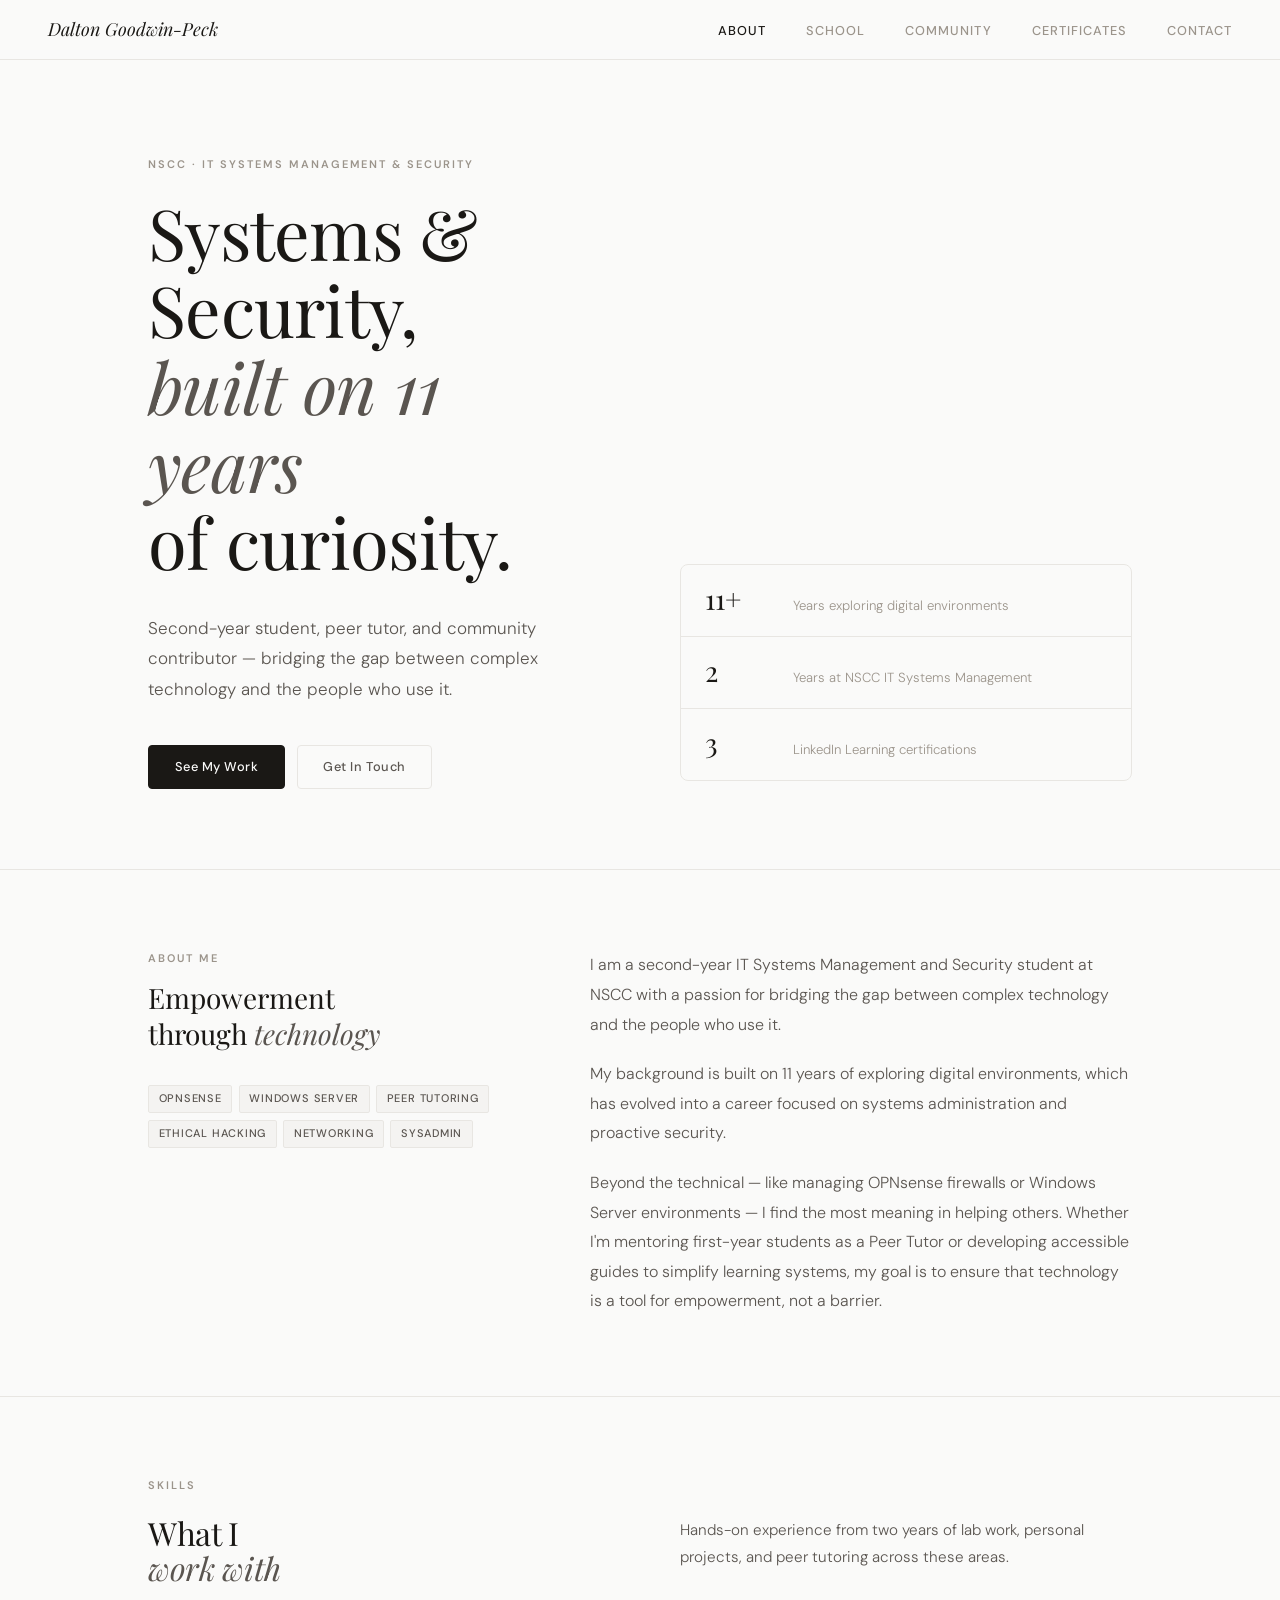
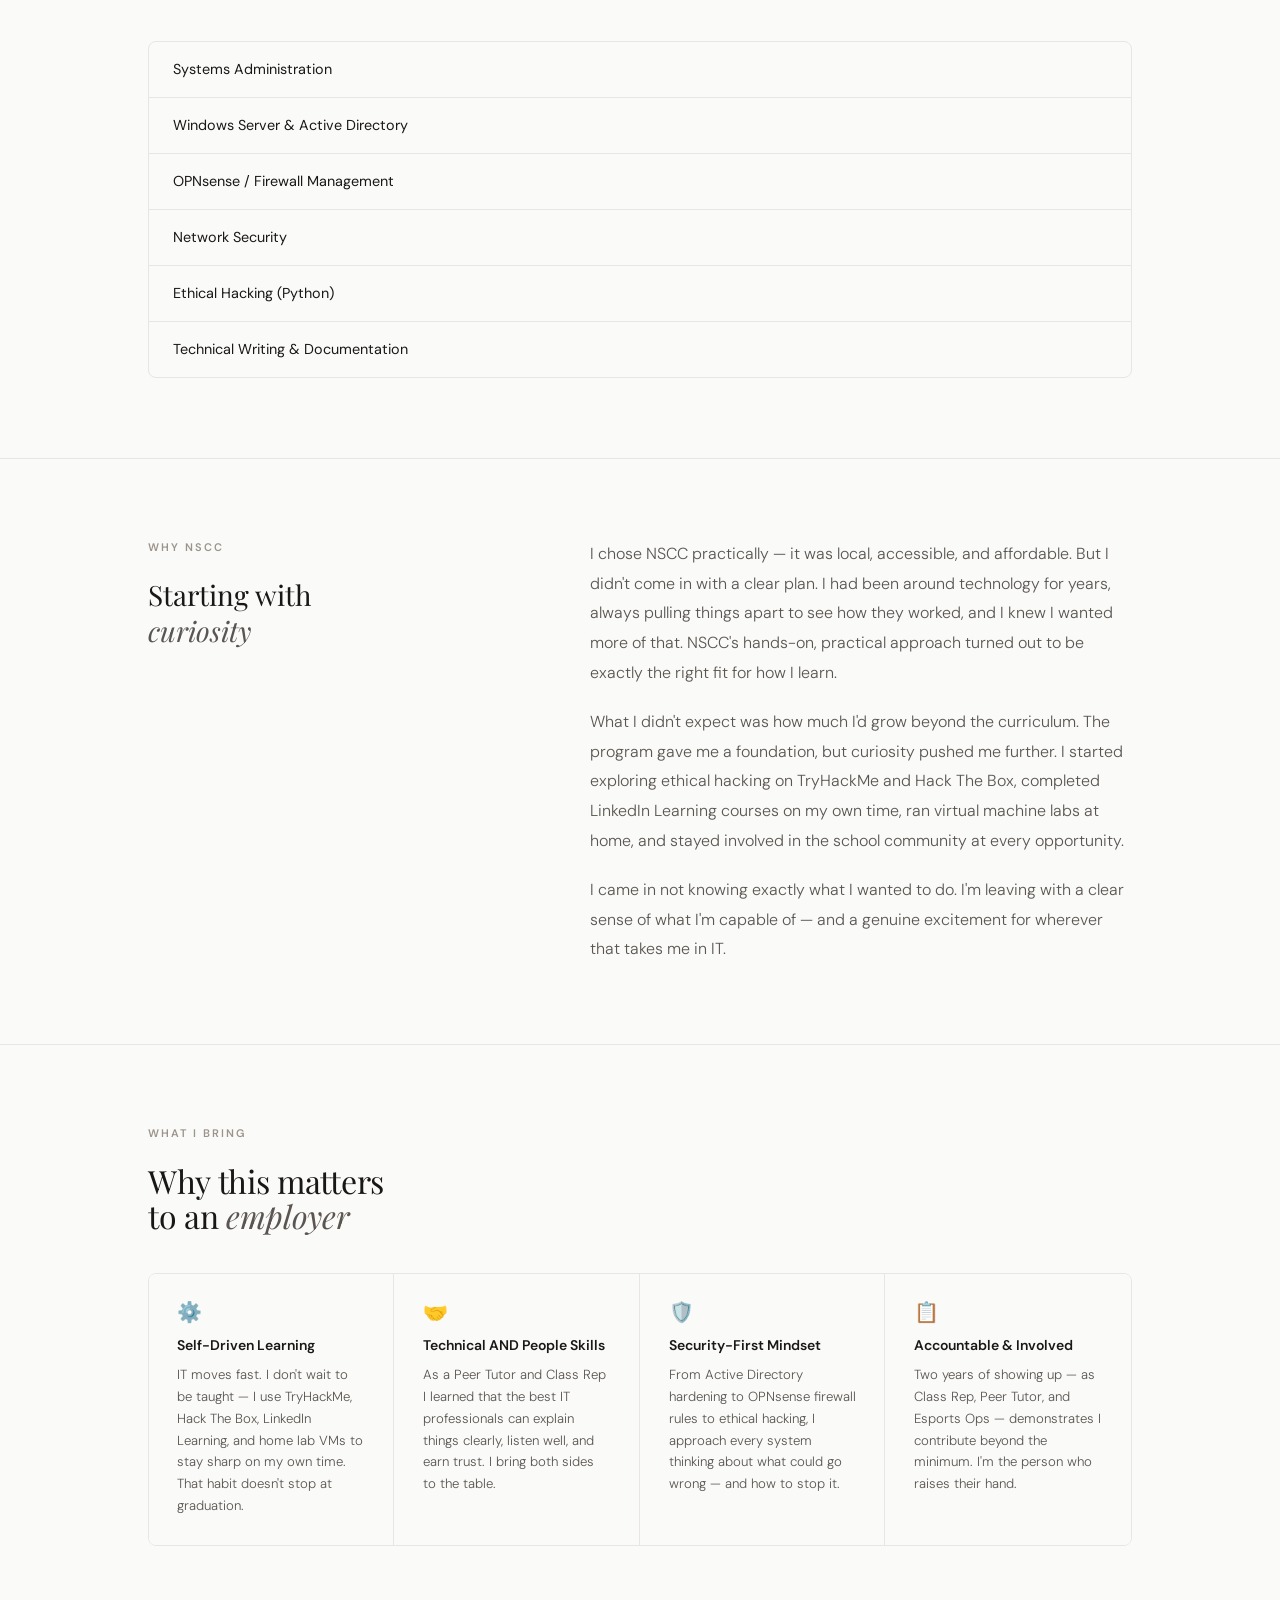
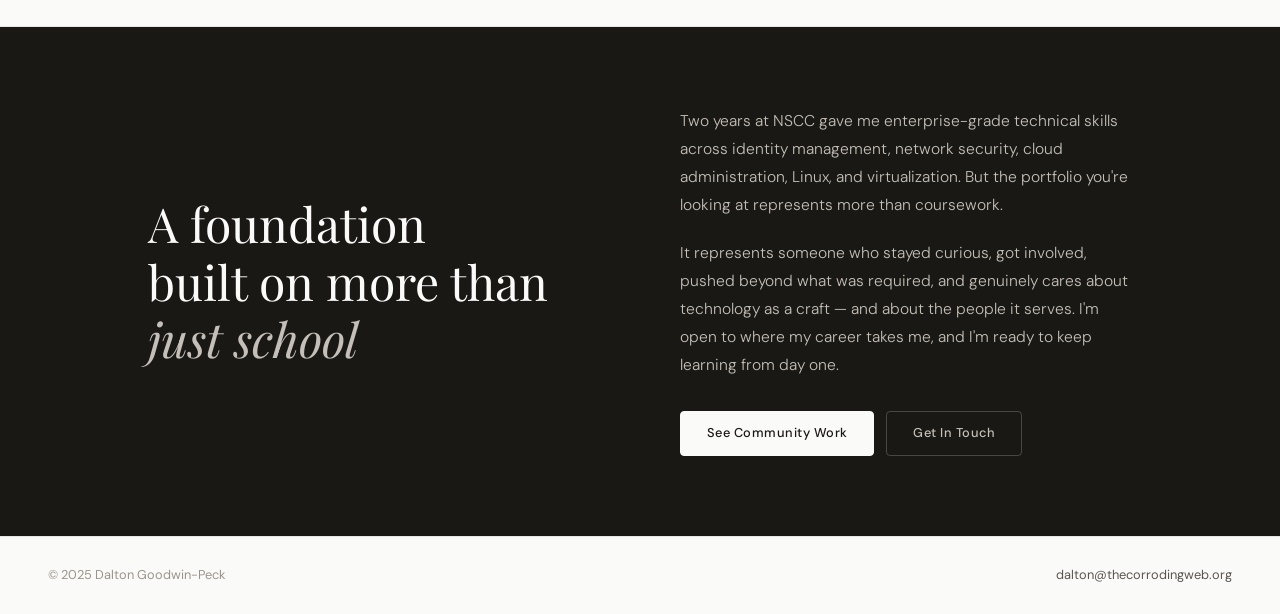
==== index.html @ 7e1e78bd "Portfolio v1" ====
<!DOCTYPE html>
<html lang="en">
<head>
  <meta charset="UTF-8" />
  <meta name="viewport" content="width=device-width, initial-scale=1.0" />
  <title>Dalton Goodwin-Peck — IT Systems & Security</title>
  <link rel="stylesheet" href="style.css" />
  <style>
    /* ── HERO ── */
    .hero {
      padding: 6rem 0 5rem;
      border-bottom: 1px solid var(--light);
    }

    .hero-inner {
      display: grid;
      grid-template-columns: 1fr 1fr;
      gap: 5rem;
      align-items: end;
    }

    .hero-left .display { margin-bottom: 2rem; }

    .hero-left .lead { margin-bottom: 2.5rem; max-width: 420px; }

    .hero-actions { display: flex; gap: 0.75rem; flex-wrap: wrap; }

    .hero-right {
      padding-bottom: 0.5rem;
    }

    .hero-stat-list {
      display: flex;
      flex-direction: column;
      border: 1px solid var(--light);
      border-radius: var(--radius-lg);
      overflow: hidden;
    }

    .hero-stat {
      display: flex;
      align-items: baseline;
      gap: 1.5rem;
      padding: 1.25rem 1.5rem;
      border-bottom: 1px solid var(--light);
      transition: background 0.2s;
    }
    .hero-stat:last-child { border-bottom: none; }
    .hero-stat:hover { background: var(--off-white); }

    .stat-num {
      font-family: var(--font-serif);
      font-size: 1.75rem;
      font-weight: 400;
      color: var(--ink);
      min-width: 4rem;
      line-height: 1;
    }

    .stat-label {
      font-size: 0.825rem;
      color: var(--muted);
      font-weight: 300;
    }

    /* ── ABOUT BODY ── */
    .about-section {
      padding: 5rem 0;
      border-bottom: 1px solid var(--light);
    }

    .about-grid {
      display: grid;
      grid-template-columns: 2fr 3fr;
      gap: 5rem;
      align-items: start;
    }

    .about-sidebar .eyebrow { margin-bottom: 0.75rem; }

    .about-sidebar h2 {
      font-family: var(--font-serif);
      font-size: 1.75rem;
      font-weight: 400;
      line-height: 1.3;
      color: var(--ink);
      margin-bottom: 2rem;
    }

    .about-sidebar h2 em { font-style: italic; color: var(--ink2); }

    .tag-list { display: flex; flex-wrap: wrap; gap: 0.4rem; }

    .about-body p {
      font-size: 1rem;
      font-weight: 300;
      color: var(--ink2);
      line-height: 1.85;
      margin-bottom: 1.25rem;
    }

    .about-body p:last-child { margin-bottom: 0; }
    .about-body strong { color: var(--ink); font-weight: 500; }

    /* ── WHY NSCC ── */
    .why-section {
      padding: 5rem 0;
      border-bottom: 1px solid var(--light);
    }

    .why-grid {
      display: grid;
      grid-template-columns: 2fr 3fr;
      gap: 5rem;
      align-items: start;
    }

    .why-sidebar h2 {
      font-family: var(--font-serif);
      font-size: 1.75rem;
      font-weight: 400;
      line-height: 1.3;
      color: var(--ink);
      margin-bottom: 0.75rem;
    }
    .why-sidebar h2 em { font-style: italic; color: var(--ink2); }

    .why-body p {
      font-size: 1rem;
      font-weight: 300;
      color: var(--ink2);
      line-height: 1.85;
      margin-bottom: 1.25rem;
    }
    .why-body p:last-child { margin-bottom: 0; }

    /* ── EMPLOYER VALUE ── */
    .value-section {
      padding: 5rem 0;
      border-bottom: 1px solid var(--light);
    }

    .value-grid {
      display: grid;
      grid-template-columns: repeat(auto-fit, minmax(240px, 1fr));
      gap: 1px;
      border: 1px solid var(--light);
      border-radius: var(--radius-lg);
      overflow: hidden;
      margin-top: 2.5rem;
    }

    .value-item {
      padding: 1.75rem;
      background: var(--white);
      border-right: 1px solid var(--light);
      transition: background 0.2s;
    }
    .value-item:last-child { border-right: none; }
    .value-item:hover { background: var(--off-white); }

    .value-icon {
      font-size: 1.25rem;
      margin-bottom: 0.75rem;
      line-height: 1;
    }

    .value-title {
      font-size: 0.875rem;
      font-weight: 600;
      color: var(--ink);
      margin-bottom: 0.5rem;
    }

    .value-desc {
      font-size: 0.825rem;
      font-weight: 300;
      color: var(--ink2);
      line-height: 1.65;
    }

    /* ── CONCLUSION ── */
    .conclusion-section {
      padding: 5rem 0;
      background: var(--ink);
    }

    .conclusion-inner {
      display: grid;
      grid-template-columns: 1fr 1fr;
      gap: 5rem;
      align-items: center;
    }

    .conclusion-inner h2 {
      font-family: var(--font-serif);
      font-size: clamp(2rem, 4vw, 3rem);
      font-weight: 400;
      line-height: 1.2;
      color: var(--white);
    }
    .conclusion-inner h2 em { font-style: italic; color: var(--mid); }

    .conclusion-right p {
      font-size: 0.975rem;
      font-weight: 300;
      color: var(--mid);
      line-height: 1.8;
      margin-bottom: 1.25rem;
    }
    .conclusion-right p:last-child { margin-bottom: 0; }

    .conclusion-actions {
      display: flex;
      gap: 0.75rem;
      flex-wrap: wrap;
      margin-top: 2rem;
    }

    .btn-light {
      background: var(--white);
      color: var(--ink);
      border-color: var(--white);
    }
    .btn-light:hover {
      background: var(--off-white);
      box-shadow: var(--shadow);
    }

    .btn-outline-light {
      background: transparent;
      color: var(--mid);
      border: 1px solid rgba(255,255,255,0.2);
    }
    .btn-outline-light:hover {
      border-color: rgba(255,255,255,0.5);
      color: var(--white);
    }

    /* ── SKILLS ── */
    .skills-section {
      padding: 5rem 0;
      border-bottom: 1px solid var(--light);
    }

    .skills-header {
      display: grid;
      grid-template-columns: 1fr 1fr;
      gap: 5rem;
      align-items: start;
      margin-bottom: 3.5rem;
    }

    .skills-table {
      border: 1px solid var(--light);
      border-radius: var(--radius-lg);
      overflow: hidden;
    }

    .skill-row {
      display: grid;
      grid-template-columns: 1fr auto;
      align-items: center;
      padding: 1rem 1.5rem;
      border-bottom: 1px solid var(--light);
      gap: 1.5rem;
      transition: background 0.2s;
    }
    .skill-row:last-child { border-bottom: none; }
    .skill-row:hover { background: var(--off-white); }

    .skill-name {
      font-size: 0.9rem;
      color: var(--ink);
      font-weight: 400;
    }

    .skill-dots {
      display: flex;
      gap: 4px;
    }

    .dot {
      width: 7px; height: 7px;
      border-radius: 50%;
      background: var(--light);
    }
    .dot.filled { background: var(--ink); }

    @media (max-width: 900px) {
      .hero-inner { grid-template-columns: 1fr; gap: 3rem; }
      .about-grid { grid-template-columns: 1fr; gap: 2.5rem; }
      .skills-header { grid-template-columns: 1fr; gap: 1.5rem; }
      .hero { padding: 4rem 0 3.5rem; }
      .why-grid { grid-template-columns: 1fr; gap: 2.5rem; }
      .conclusion-inner { grid-template-columns: 1fr; gap: 2.5rem; }
      .value-grid { grid-template-columns: 1fr 1fr; }
      .value-item { border-right: none; border-bottom: 1px solid var(--light); }
      .value-item:last-child { border-bottom: none; }
    }

    @media (max-width: 560px) {
      .value-grid { grid-template-columns: 1fr; }
    }
  </style>
</head>
<body>

<nav>
  <a href="index.html" class="nav-logo">Dalton Goodwin-Peck</a>
  <button class="nav-toggle" onclick="toggleNav()" aria-label="Menu">
    <span></span><span></span><span></span>
  </button>
  <ul class="nav-links" id="navLinks">
    <li><a href="index.html" class="active">About</a></li>
    <li><a href="school.html">School</a></li>
    <li><a href="community.html">Community</a></li>
    <li><a href="certificates.html">Certificates</a></li>
    <li><a href="contact.html">Contact</a></li>
  </ul>
</nav>

<main>

  <!-- HERO -->
  <section class="hero">
    <div class="container">
      <div class="hero-inner">
        <div class="hero-left">
          <p class="eyebrow anim d1">NSCC · IT Systems Management &amp; Security</p>
          <h1 class="display anim d2">
            Systems &amp; Security,<br>
            <em>built on 11 years</em><br>
            of curiosity.
          </h1>
          <p class="lead anim d3">
            Second-year student, peer tutor, and community contributor — bridging the gap between complex technology and the people who use it.
          </p>
          <div class="hero-actions anim d4">
            <a href="community.html" class="btn btn-dark">See My Work</a>
            <a href="contact.html" class="btn btn-ghost">Get In Touch</a>
          </div>
        </div>

        <div class="hero-right anim d4">
          <div class="hero-stat-list">
            <div class="hero-stat">
              <span class="stat-num">11+</span>
              <span class="stat-label">Years exploring digital environments</span>
            </div>
            <div class="hero-stat">
              <span class="stat-num">2</span>
              <span class="stat-label">Years at NSCC IT Systems Management</span>
            </div>
            <div class="hero-stat">
              <span class="stat-num">3</span>
              <span class="stat-label">LinkedIn Learning certifications</span>
            </div>
          </div>
        </div>
      </div>
    </div>
  </section>

  <!-- ABOUT -->
  <section class="about-section">
    <div class="container">
      <div class="about-grid">
        <div class="about-sidebar anim d2">
          <p class="eyebrow">About Me</p>
          <h2>Empowerment<br>through <em>technology</em></h2>
          <div class="tag-list">
            <span class="tag">OPNsense</span>
            <span class="tag">Windows Server</span>
            <span class="tag">Peer Tutoring</span>
            <span class="tag">Ethical Hacking</span>
            <span class="tag">Networking</span>
            <span class="tag">Sysadmin</span>
          </div>
        </div>

        <div class="about-body anim d3">
          <p>
            I am a second-year IT Systems Management and Security student at NSCC with a passion for bridging the gap between complex technology and the people who use it.
          </p>
          <p>
            My background is built on 11 years of exploring digital environments, which has evolved into a career focused on systems administration and proactive security.
          </p>
          <p>
            Beyond the technical — like managing OPNsense firewalls or Windows Server environments — I find the most meaning in helping others. Whether I'm mentoring first-year students as a Peer Tutor or developing accessible guides to simplify learning systems, my goal is to ensure that technology is a tool for empowerment, not a barrier.
          </p>
        </div>
      </div>
    </div>
  </section>

  <!-- SKILLS -->
  <section class="skills-section">
    <div class="container">
      <div class="skills-header">
        <div>
          <p class="eyebrow">Skills</p>
          <h2 class="display" style="font-size: 2rem;">What I<br><em>work with</em></h2>
        </div>
        <p class="lead" style="font-size: 0.95rem; padding-top: 2.5rem;">
          Hands-on experience from two years of lab work, personal projects, and peer tutoring across these areas.
        </p>
      </div>

      <div class="skills-table">
        <div class="skill-row"><span class="skill-name">Systems Administration</span></div>
        <div class="skill-row"><span class="skill-name">Windows Server &amp; Active Directory</span></div>
        <div class="skill-row"><span class="skill-name">OPNsense / Firewall Management</span></div>
        <div class="skill-row"><span class="skill-name">Network Security</span></div>
        <div class="skill-row"><span class="skill-name">Ethical Hacking (Python)</span></div>
        <div class="skill-row"><span class="skill-name">Technical Writing &amp; Documentation</span></div>
      </div>
    </div>
  </section>

  <!-- WHY NSCC -->
  <section class="why-section">
    <div class="container">
      <div class="why-grid">
        <div class="why-sidebar">
          <p class="eyebrow anim d1">Why NSCC</p>
          <h2>Starting with<br><em>curiosity</em></h2>
        </div>
        <div class="why-body anim d2">
          <p>
            I chose NSCC practically — it was local, accessible, and affordable. But I didn't come in with a clear plan. I had been around technology for years, always pulling things apart to see how they worked, and I knew I wanted more of that. NSCC's hands-on, practical approach turned out to be exactly the right fit for how I learn.
          </p>
          <p>
            What I didn't expect was how much I'd grow beyond the curriculum. The program gave me a foundation, but curiosity pushed me further. I started exploring ethical hacking on TryHackMe and Hack The Box, completed LinkedIn Learning courses on my own time, ran virtual machine labs at home, and stayed involved in the school community at every opportunity.
          </p>
          <p>
            I came in not knowing exactly what I wanted to do. I'm leaving with a clear sense of what I'm capable of — and a genuine excitement for wherever that takes me in IT.
          </p>
        </div>
      </div>
    </div>
  </section>

  <!-- EMPLOYER VALUE -->
  <section class="value-section">
    <div class="container">
      <p class="eyebrow anim d1">What I Bring</p>
      <h2 class="display anim d2" style="font-size: 2rem; max-width: 480px;">Why this matters<br>to an <em>employer</em></h2>
      <div class="value-grid anim d3">
        <div class="value-item">
          <div class="value-icon">⚙️</div>
          <div class="value-title">Self-Driven Learning</div>
          <div class="value-desc">IT moves fast. I don't wait to be taught — I use TryHackMe, Hack The Box, LinkedIn Learning, and home lab VMs to stay sharp on my own time. That habit doesn't stop at graduation.</div>
        </div>
        <div class="value-item">
          <div class="value-icon">🤝</div>
          <div class="value-title">Technical AND People Skills</div>
          <div class="value-desc">As a Peer Tutor and Class Rep I learned that the best IT professionals can explain things clearly, listen well, and earn trust. I bring both sides to the table.</div>
        </div>
        <div class="value-item">
          <div class="value-icon">🛡️</div>
          <div class="value-title">Security-First Mindset</div>
          <div class="value-desc">From Active Directory hardening to OPNsense firewall rules to ethical hacking, I approach every system thinking about what could go wrong — and how to stop it.</div>
        </div>
        <div class="value-item">
          <div class="value-icon">📋</div>
          <div class="value-title">Accountable & Involved</div>
          <div class="value-desc">Two years of showing up — as Class Rep, Peer Tutor, and Esports Ops — demonstrates I contribute beyond the minimum. I'm the person who raises their hand.</div>
        </div>
      </div>
    </div>
  </section>

  <!-- CONCLUSION -->
  <section class="conclusion-section">
    <div class="container">
      <div class="conclusion-inner">
        <h2 class="anim d1">A foundation<br>built on more than<br><em>just school</em></h2>
        <div class="conclusion-right anim d2">
          <p>
            Two years at NSCC gave me enterprise-grade technical skills across identity management, network security, cloud administration, Linux, and virtualization. But the portfolio you're looking at represents more than coursework.
          </p>
          <p>
            It represents someone who stayed curious, got involved, pushed beyond what was required, and genuinely cares about technology as a craft — and about the people it serves. I'm open to where my career takes me, and I'm ready to keep learning from day one.
          </p>
          <div class="conclusion-actions">
            <a href="community.html" class="btn btn-light">See Community Work</a>
            <a href="contact.html" class="btn btn-outline-light">Get In Touch</a>
          </div>
        </div>
      </div>
    </div>
  </section>

</main>

<footer>
  <span>© 2025 Dalton Goodwin-Peck</span>
  <a href="contact.html">dalton@thecorrodingweb.org</a>
</footer>

<script data-cfasync="false" src="/
---- style.css ----
@import url('https://fonts.googleapis.com/css2?family=Playfair+Display:ital,wght@0,400;0,700;1,400&family=DM+Sans:ital,opsz,wght@0,9..40,300;0,9..40,400;0,9..40,500;0,9..40,600;1,9..40,300&display=swap');

:root {
  --white: #fafaf9;
  --off-white: #f4f3f1;
  --light: #e8e6e2;
  --mid: #c4bfb8;
  --muted: #9b948b;
  --ink2: #5a5550;
  --ink: #1a1815;
  --black: #0d0c0b;
  --font-serif: 'Playfair Display', Georgia, serif;
  --font-sans: 'DM Sans', sans-serif;
  --radius: 4px;
  --radius-lg: 8px;
  --shadow-sm: 0 1px 4px rgba(0,0,0,0.06);
  --shadow: 0 4px 20px rgba(0,0,0,0.08), 0 1px 4px rgba(0,0,0,0.04);
  --shadow-lg: 0 12px 48px rgba(0,0,0,0.12);
}

*, *::before, *::after { box-sizing: border-box; margin: 0; padding: 0; }
html { scroll-behavior: smooth; -webkit-font-smoothing: antialiased; }

body {
  background: var(--white);
  color: var(--ink);
  font-family: var(--font-sans);
  font-size: 16px;
  line-height: 1.6;
  min-height: 100vh;
}

/* NAV */
nav {
  position: fixed;
  top: 0; left: 0; right: 0;
  z-index: 100;
  height: 60px;
  display: flex;
  align-items: center;
  justify-content: space-between;
  padding: 0 3rem;
  background: rgba(250,250,249,0.94);
  backdrop-filter: blur(12px);
  border-bottom: 1px solid var(--light);
}

.nav-logo {
  font-family: var(--font-serif);
  font-size: 1.125rem;
  font-style: italic;
  color: var(--ink);
  text-decoration: none;
}

.nav-links { display: flex; gap: 2.5rem; list-style: none; }

.nav-links a {
  text-decoration: none;
  color: var(--muted);
  font-size: 0.8rem;
  font-weight: 500;
  letter-spacing: 0.08em;
  text-transform: uppercase;
  transition: color 0.2s;
}
.nav-links a:hover, .nav-links a.active { color: var(--ink); }

main { padding-top: 60px; }

.container { max-width: 1080px; margin: 0 auto; padding: 0 3rem; }

/* TYPE UTILS */
.eyebrow {
  font-size: 0.6875rem;
  font-weight: 600;
  letter-spacing: 0.18em;
  text-transform: uppercase;
  color: var(--muted);
  margin-bottom: 1.25rem;
}

.display {
  font-family: var(--font-serif);
  font-size: clamp(2.75rem, 5.5vw, 5rem);
  font-weight: 400;
  line-height: 1.1;
  letter-spacing: -0.01em;
  color: var(--ink);
}
.display em { font-style: italic; color: var(--ink2); }

.lead {
  font-size: 1.0625rem;
  font-weight: 300;
  color: var(--ink2);
  line-height: 1.8;
}

.rule { border: none; border-top: 1px solid var(--light); }

/* BUTTONS */
.btn {
  display: inline-flex;
  align-items: center;
  gap: 0.5rem;
  padding: 0.7rem 1.6rem;
  font-family: var(--font-sans);
  font-size: 0.8rem;
  font-weight: 500;
  letter-spacing: 0.04em;
  text-decoration: none;
  border-radius: var(--radius);
  cursor: pointer;
  transition: all 0.2s;
  border: 1px solid transparent;
}
.btn-dark { background: var(--ink); color: var(--white); border-color: var(--ink); }
.btn-dark:hover { background: var(--black); box-shadow: var(--shadow); }
.btn-ghost { background: transparent; color: var(--ink2); border-color: var(--light); }
.btn-ghost:hover { border-color: var(--mid); color: var(--ink); }

/* TAG */
.tag {
  display: inline-block;
  font-size: 0.6875rem;
  font-weight: 500;
  letter-spacing: 0.07em;
  text-transform: uppercase;
  padding: 0.28rem 0.6rem;
  border-radius: 2px;
  background: var(--off-white);
  color: var(--ink2);
  border: 1px solid var(--light);
}

/* CARD */
.card {
  background: var(--white);
  border: 1px solid var(--light);
  border-radius: var(--radius-lg);
  transition: box-shadow 0.25s, border-color 0.25s, transform 0.25s;
}
.card:hover {
  box-shadow: var(--shadow);
  border-color: var(--mid);
  transform: translateY(-1px);
}

/* FOOTER */
footer {
  border-top: 1px solid var(--light);
  padding: 1.75rem 3rem;
  display: flex;
  align-items: center;
  justify-content: space-between;
  color: var(--muted);
  font-size: 0.8rem;
}
footer a { color: var(--ink2); text-decoration: none; }
footer a:hover { color: var(--ink); }

/* MOBILE */
.nav-toggle { display: none; }

@media (max-width: 768px) {
  nav { padding: 0 1.5rem; }
  .nav-links {
    display: none;
    position: fixed;
    top: 60px; left: 0; right: 0;
    flex-direction: column;
    background: var(--white);
    border-bottom: 1px solid var(--light);
    padding: 1.5rem;
    gap: 1.25rem;
  }
  .nav-links.open { display: flex; }
  .nav-toggle {
    display: flex;
    flex-direction: column;
    gap: 5px;
    background: none;
    border: none;
    cursor: pointer;
  }
  .nav-toggle span { display: block; width: 20px; height: 1.5px; background: var(--ink); }
  .container { padding: 0 1.5rem; }
  footer { padding: 1.5rem; flex-direction: column; gap: 0.5rem; text-align: center; }
}

/* ANIMATIONS */
@keyframes fadeIn {
  from { opacity: 0; transform: translateY(14px); }
  to   { opacity: 1; transform: translateY(0); }
}
.anim { animation: fadeIn 0.55s ease both; }
.d1 { animation-delay: 0.05s; }
.d2 { animation-delay: 0.14s; }
.d3 { animation-delay: 0.24s; }
.d4 { animation-delay: 0.36s; }
.d5 { animation-delay: 0.5s; }
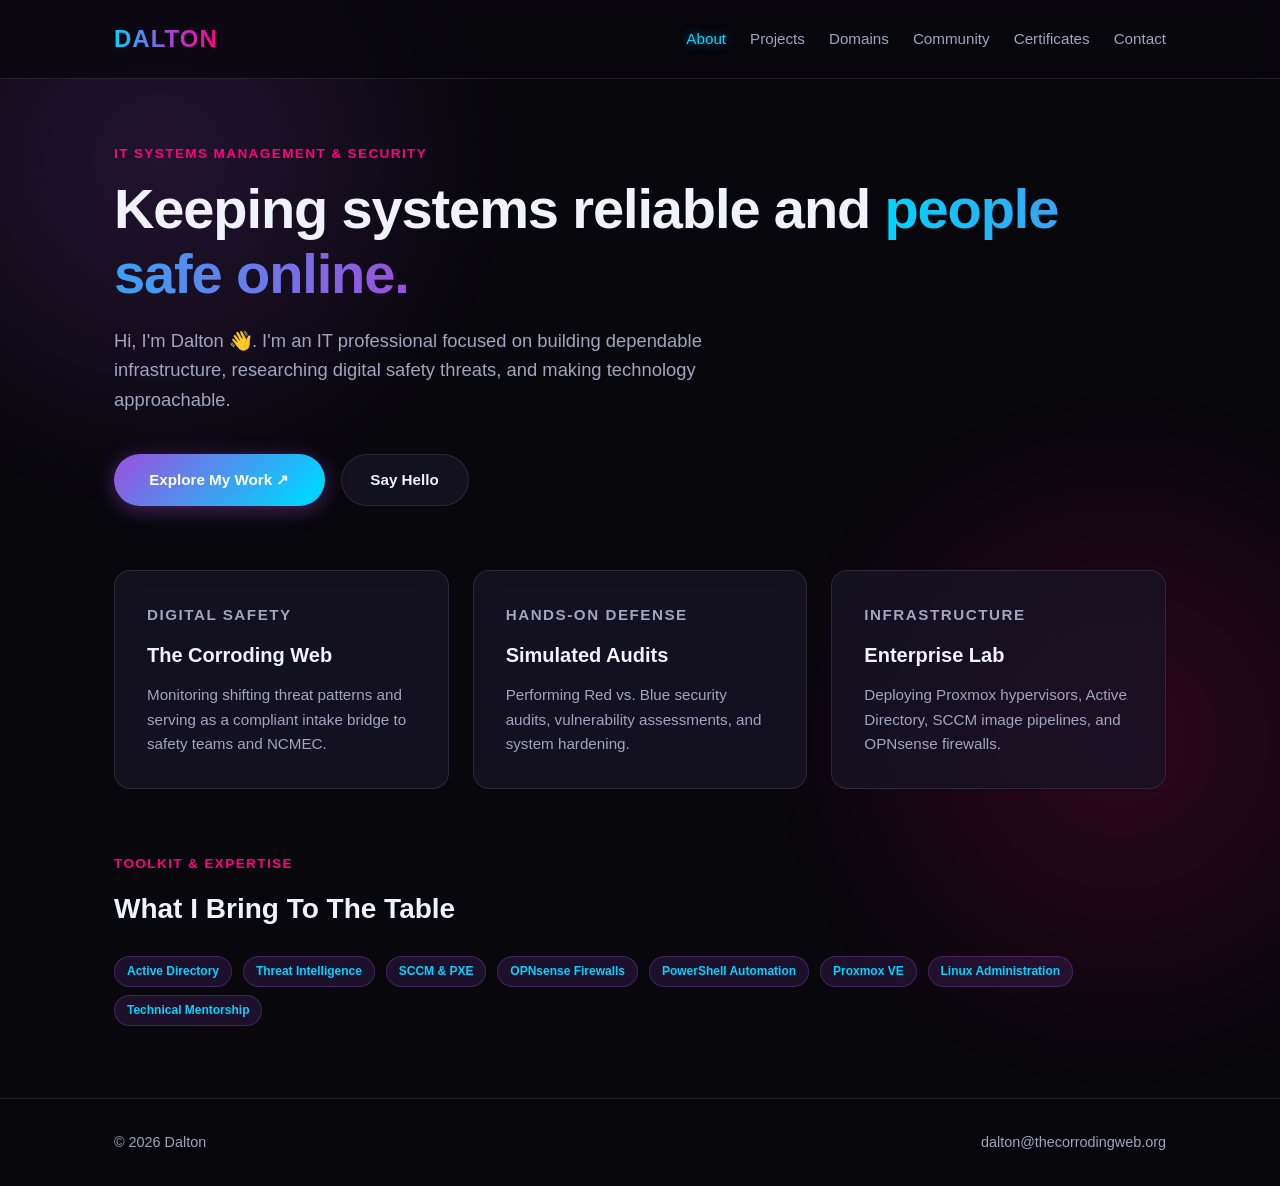
==== commit fc55ee53: "Add files via upload" ====
--- a/index.html
+++ b/index.html
@@ -3,500 +3,83 @@
 <head>
   <meta charset="UTF-8" />
   <meta name="viewport" content="width=device-width, initial-scale=1.0" />
-  <title>Dalton Goodwin-Peck — IT Systems & Security</title>
+  <title>Dalton | IT Systems &amp; Digital Safety</title>
   <link rel="stylesheet" href="style.css" />
-  <style>
-    /* ── HERO ── */
-    .hero {
-      padding: 6rem 0 5rem;
-      border-bottom: 1px solid var(--light);
-    }
-
-    .hero-inner {
-      display: grid;
-      grid-template-columns: 1fr 1fr;
-      gap: 5rem;
-      align-items: end;
-    }
-
-    .hero-left .display { margin-bottom: 2rem; }
-
-    .hero-left .lead { margin-bottom: 2.5rem; max-width: 420px; }
-
-    .hero-actions { display: flex; gap: 0.75rem; flex-wrap: wrap; }
-
-    .hero-right {
-      padding-bottom: 0.5rem;
-    }
-
-    .hero-stat-list {
-      display: flex;
-      flex-direction: column;
-      border: 1px solid var(--light);
-      border-radius: var(--radius-lg);
-      overflow: hidden;
-    }
-
-    .hero-stat {
-      display: flex;
-      align-items: baseline;
-      gap: 1.5rem;
-      padding: 1.25rem 1.5rem;
-      border-bottom: 1px solid var(--light);
-      transition: background 0.2s;
-    }
-    .hero-stat:last-child { border-bottom: none; }
-    .hero-stat:hover { background: var(--off-white); }
-
-    .stat-num {
-      font-family: var(--font-serif);
-      font-size: 1.75rem;
-      font-weight: 400;
-      color: var(--ink);
-      min-width: 4rem;
-      line-height: 1;
-    }
-
-    .stat-label {
-      font-size: 0.825rem;
-      color: var(--muted);
-      font-weight: 300;
-    }
-
-    /* ── ABOUT BODY ── */
-    .about-section {
-      padding: 5rem 0;
-      border-bottom: 1px solid var(--light);
-    }
-
-    .about-grid {
-      display: grid;
-      grid-template-columns: 2fr 3fr;
-      gap: 5rem;
-      align-items: start;
-    }
-
-    .about-sidebar .eyebrow { margin-bottom: 0.75rem; }
-
-    .about-sidebar h2 {
-      font-family: var(--font-serif);
-      font-size: 1.75rem;
-      font-weight: 400;
-      line-height: 1.3;
-      color: var(--ink);
-      margin-bottom: 2rem;
-    }
-
-    .about-sidebar h2 em { font-style: italic; color: var(--ink2); }
-
-    .tag-list { display: flex; flex-wrap: wrap; gap: 0.4rem; }
-
-    .about-body p {
-      font-size: 1rem;
-      font-weight: 300;
-      color: var(--ink2);
-      line-height: 1.85;
-      margin-bottom: 1.25rem;
-    }
-
-    .about-body p:last-child { margin-bottom: 0; }
-    .about-body strong { color: var(--ink); font-weight: 500; }
-
-    /* ── WHY NSCC ── */
-    .why-section {
-      padding: 5rem 0;
-      border-bottom: 1px solid var(--light);
-    }
-
-    .why-grid {
-      display: grid;
-      grid-template-columns: 2fr 3fr;
-      gap: 5rem;
-      align-items: start;
-    }
-
-    .why-sidebar h2 {
-      font-family: var(--font-serif);
-      font-size: 1.75rem;
-      font-weight: 400;
-      line-height: 1.3;
-      color: var(--ink);
-      margin-bottom: 0.75rem;
-    }
-    .why-sidebar h2 em { font-style: italic; color: var(--ink2); }
-
-    .why-body p {
-      font-size: 1rem;
-      font-weight: 300;
-      color: var(--ink2);
-      line-height: 1.85;
-      margin-bottom: 1.25rem;
-    }
-    .why-body p:last-child { margin-bottom: 0; }
-
-    /* ── EMPLOYER VALUE ── */
-    .value-section {
-      padding: 5rem 0;
-      border-bottom: 1px solid var(--light);
-    }
-
-    .value-grid {
-      display: grid;
-      grid-template-columns: repeat(auto-fit, minmax(240px, 1fr));
-      gap: 1px;
-      border: 1px solid var(--light);
-      border-radius: var(--radius-lg);
-      overflow: hidden;
-      margin-top: 2.5rem;
-    }
-
-    .value-item {
-      padding: 1.75rem;
-      background: var(--white);
-      border-right: 1px solid var(--light);
-      transition: background 0.2s;
-    }
-    .value-item:last-child { border-right: none; }
-    .value-item:hover { background: var(--off-white); }
-
-    .value-icon {
-      font-size: 1.25rem;
-      margin-bottom: 0.75rem;
-      line-height: 1;
-    }
-
-    .value-title {
-      font-size: 0.875rem;
-      font-weight: 600;
-      color: var(--ink);
-      margin-bottom: 0.5rem;
-    }
-
-    .value-desc {
-      font-size: 0.825rem;
-      font-weight: 300;
-      color: var(--ink2);
-      line-height: 1.65;
-    }
-
-    /* ── CONCLUSION ── */
-    .conclusion-section {
-      padding: 5rem 0;
-      background: var(--ink);
-    }
-
-    .conclusion-inner {
-      display: grid;
-      grid-template-columns: 1fr 1fr;
-      gap: 5rem;
-      align-items: center;
-    }
-
-    .conclusion-inner h2 {
-      font-family: var(--font-serif);
-      font-size: clamp(2rem, 4vw, 3rem);
-      font-weight: 400;
-      line-height: 1.2;
-      color: var(--white);
-    }
-    .conclusion-inner h2 em { font-style: italic; color: var(--mid); }
-
-    .conclusion-right p {
-      font-size: 0.975rem;
-      font-weight: 300;
-      color: var(--mid);
-      line-height: 1.8;
-      margin-bottom: 1.25rem;
-    }
-    .conclusion-right p:last-child { margin-bottom: 0; }
-
-    .conclusion-actions {
-      display: flex;
-      gap: 0.75rem;
-      flex-wrap: wrap;
-      margin-top: 2rem;
-    }
-
-    .btn-light {
-      background: var(--white);
-      color: var(--ink);
-      border-color: var(--white);
-    }
-    .btn-light:hover {
-      background: var(--off-white);
-      box-shadow: var(--shadow);
-    }
-
-    .btn-outline-light {
-      background: transparent;
-      color: var(--mid);
-      border: 1px solid rgba(255,255,255,0.2);
-    }
-    .btn-outline-light:hover {
-      border-color: rgba(255,255,255,0.5);
-      color: var(--white);
-    }
-
-    /* ── SKILLS ── */
-    .skills-section {
-      padding: 5rem 0;
-      border-bottom: 1px solid var(--light);
-    }
-
-    .skills-header {
-      display: grid;
-      grid-template-columns: 1fr 1fr;
-      gap: 5rem;
-      align-items: start;
-      margin-bottom: 3.5rem;
-    }
-
-    .skills-table {
-      border: 1px solid var(--light);
-      border-radius: var(--radius-lg);
-      overflow: hidden;
-    }
-
-    .skill-row {
-      display: grid;
-      grid-template-columns: 1fr auto;
-      align-items: center;
-      padding: 1rem 1.5rem;
-      border-bottom: 1px solid var(--light);
-      gap: 1.5rem;
-      transition: background 0.2s;
-    }
-    .skill-row:last-child { border-bottom: none; }
-    .skill-row:hover { background: var(--off-white); }
-
-    .skill-name {
-      font-size: 0.9rem;
-      color: var(--ink);
-      font-weight: 400;
-    }
-
-    .skill-dots {
-      display: flex;
-      gap: 4px;
-    }
-
-    .dot {
-      width: 7px; height: 7px;
-      border-radius: 50%;
-      background: var(--light);
-    }
-    .dot.filled { background: var(--ink); }
-
-    @media (max-width: 900px) {
-      .hero-inner { grid-template-columns: 1fr; gap: 3rem; }
-      .about-grid { grid-template-columns: 1fr; gap: 2.5rem; }
-      .skills-header { grid-template-columns: 1fr; gap: 1.5rem; }
-      .hero { padding: 4rem 0 3.5rem; }
-      .why-grid { grid-template-columns: 1fr; gap: 2.5rem; }
-      .conclusion-inner { grid-template-columns: 1fr; gap: 2.5rem; }
-      .value-grid { grid-template-columns: 1fr 1fr; }
-      .value-item { border-right: none; border-bottom: 1px solid var(--light); }
-      .value-item:last-child { border-bottom: none; }
-    }
-
-    @media (max-width: 560px) {
-      .value-grid { grid-template-columns: 1fr; }
-    }
-  </style>
 </head>
 <body>
 
-<nav>
-  <a href="index.html" class="nav-logo">Dalton Goodwin-Peck</a>
-  <button class="nav-toggle" onclick="toggleNav()" aria-label="Menu">
-    <span></span><span></span><span></span>
-  </button>
-  <ul class="nav-links" id="navLinks">
-    <li><a href="index.html" class="active">About</a></li>
-    <li><a href="school.html">School</a></li>
-    <li><a href="community.html">Community</a></li>
-    <li><a href="certificates.html">Certificates</a></li>
-    <li><a href="contact.html">Contact</a></li>
-  </ul>
-</nav>
+  <header>
+    <div class="container header-inner">
+      <a href="index.html" class="logo">Dalton</a>
+      <nav>
+        <ul>
+          <li><a href="index.html" class="active">About</a></li>
+          <li><a href="projects.html">Projects</a></li>
+          <li><a href="school.html">Domains</a></li>
+          <li><a href="community.html">Community</a></li>
+          <li><a href="certificates.html">Certificates</a></li>
+          <li><a href="contact.html">Contact</a></li>
+        </ul>
+      </nav>
+    </div>
+  </header>
 
-<main>
+  <main style="padding: 4rem 0;">
+    <section class="container">
+      <p class="eyebrow">IT Systems Management &amp; Security</p>
+      <h1 class="display-title">Keeping systems reliable and <span class="gradient-text">people safe online.</span></h1>
+      <p style="font-size: 1.15rem; color: var(--text-muted); max-width: 620px; margin-bottom: 2.5rem;">
+        Hi, I'm Dalton 👋. I'm an IT professional focused on building dependable infrastructure, researching digital safety threats, and making technology approachable.
+      </p>
 
-  <!-- HERO -->
-  <section class="hero">
-    <div class="container">
-      <div class="hero-inner">
-        <div class="hero-left">
-          <p class="eyebrow anim d1">NSCC · IT Systems Management &amp; Security</p>
-          <h1 class="display anim d2">
-            Systems &amp; Security,<br>
-            <em>built on 11 years</em><br>
-            of curiosity.
-          </h1>
-          <p class="lead anim d3">
-            Second-year student, peer tutor, and community contributor — bridging the gap between complex technology and the people who use it.
-          </p>
-          <div class="hero-actions anim d4">
-            <a href="community.html" class="btn btn-dark">See My Work</a>
-            <a href="contact.html" class="btn btn-ghost">Get In Touch</a>
-          </div>
+      <div style="display: flex; gap: 1rem; margin-bottom: 4rem; flex-wrap: wrap;">
+        <a href="projects.html" class="btn-gradient">Explore My Work ↗</a>
+        <a href="contact.html" class="btn-outline">Say Hello</a>
+      </div>
+
+      <div class="card-grid" style="margin-bottom: 4rem;">
+        <div class="card">
+          <p class="eyebrow">Digital Safety</p>
+          <h3 style="font-size: 1.25rem;">The Corroding Web</h3>
+          <p>Monitoring shifting threat patterns and serving as a compliant intake bridge to safety teams and NCMEC.</p>
         </div>
 
-        <div class="hero-right anim d4">
-          <div class="hero-stat-list">
-            <div class="hero-stat">
-              <span class="stat-num">11+</span>
-              <span class="stat-label">Years exploring digital environments</span>
-            </div>
-            <div class="hero-stat">
-              <span class="stat-num">2</span>
-              <span class="stat-label">Years at NSCC IT Systems Management</span>
-            </div>
-            <div class="hero-stat">
-              <span class="stat-num">3</span>
-              <span class="stat-label">LinkedIn Learning certifications</span>
-            </div>
-          </div>
+        <div class="card">
+          <p class="eyebrow">Hands-On Defense</p>
+          <h3 style="font-size: 1.25rem;">Simulated Audits</h3>
+          <p>Performing Red vs. Blue security audits, vulnerability assessments, and system hardening.</p>
+        </div>
+
+        <div class="card">
+          <p class="eyebrow">Infrastructure</p>
+          <h3 style="font-size: 1.25rem;">Enterprise Lab</h3>
+          <p>Deploying Proxmox hypervisors, Active Directory, SCCM image pipelines, and OPNsense firewalls.</p>
         </div>
       </div>
-    </div>
-  </section>
 
-  <!-- ABOUT -->
-  <section class="about-section">
-    <div class="container">
-      <div class="about-grid">
-        <div class="about-sidebar anim d2">
-          <p class="eyebrow">About Me</p>
-          <h2>Empowerment<br>through <em>technology</em></h2>
-          <div class="tag-list">
-            <span class="tag">OPNsense</span>
-            <span class="tag">Windows Server</span>
-            <span class="tag">Peer Tutoring</span>
-            <span class="tag">Ethical Hacking</span>
-            <span class="tag">Networking</span>
-            <span class="tag">Sysadmin</span>
-          </div>
-        </div>
-
-        <div class="about-body anim d3">
-          <p>
-            I am a second-year IT Systems Management and Security student at NSCC with a passion for bridging the gap between complex technology and the people who use it.
-          </p>
-          <p>
-            My background is built on 11 years of exploring digital environments, which has evolved into a career focused on systems administration and proactive security.
-          </p>
-          <p>
-            Beyond the technical — like managing OPNsense firewalls or Windows Server environments — I find the most meaning in helping others. Whether I'm mentoring first-year students as a Peer Tutor or developing accessible guides to simplify learning systems, my goal is to ensure that technology is a tool for empowerment, not a barrier.
-          </p>
+      <div>
+        <p class="eyebrow">Toolkit &amp; Expertise</p>
+        <h2 style="font-size: 1.75rem; margin-bottom: 1.5rem;">What I Bring To The Table</h2>
+        <div>
+          <span class="tag">Active Directory</span>
+          <span class="tag">Threat Intelligence</span>
+          <span class="tag">SCCM &amp; PXE</span>
+          <span class="tag">OPNsense Firewalls</span>
+          <span class="tag">PowerShell Automation</span>
+          <span class="tag">Proxmox VE</span>
+          <span class="tag">Linux Administration</span>
+          <span class="tag">Technical Mentorship</span>
         </div>
       </div>
+    </section>
+  </main>
+
+  <footer>
+    <div class="container footer-inner">
+      <span>© 2026 Dalton</span>
+      <a href="mailto:dalton@thecorrodingweb.org">dalton@thecorrodingweb.org</a>
     </div>
-  </section>
+  </footer>
 
-  <!-- SKILLS -->
-  <section class="skills-section">
-    <div class="container">
-      <div class="skills-header">
-        <div>
-          <p class="eyebrow">Skills</p>
-          <h2 class="display" style="font-size: 2rem;">What I<br><em>work with</em></h2>
-        </div>
-        <p class="lead" style="font-size: 0.95rem; padding-top: 2.5rem;">
-          Hands-on experience from two years of lab work, personal projects, and peer tutoring across these areas.
-        </p>
-      </div>
-
-      <div class="skills-table">
-        <div class="skill-row"><span class="skill-name">Systems Administration</span></div>
-        <div class="skill-row"><span class="skill-name">Windows Server &amp; Active Directory</span></div>
-        <div class="skill-row"><span class="skill-name">OPNsense / Firewall Management</span></div>
-        <div class="skill-row"><span class="skill-name">Network Security</span></div>
-        <div class="skill-row"><span class="skill-name">Ethical Hacking (Python)</span></div>
-        <div class="skill-row"><span class="skill-name">Technical Writing &amp; Documentation</span></div>
-      </div>
-    </div>
-  </section>
-
-  <!-- WHY NSCC -->
-  <section class="why-section">
-    <div class="container">
-      <div class="why-grid">
-        <div class="why-sidebar">
-          <p class="eyebrow anim d1">Why NSCC</p>
-          <h2>Starting with<br><em>curiosity</em></h2>
-        </div>
-        <div class="why-body anim d2">
-          <p>
-            I chose NSCC practically — it was local, accessible, and affordable. But I didn't come in with a clear plan. I had been around technology for years, always pulling things apart to see how they worked, and I knew I wanted more of that. NSCC's hands-on, practical approach turned out to be exactly the right fit for how I learn.
-          </p>
-          <p>
-            What I didn't expect was how much I'd grow beyond the curriculum. The program gave me a foundation, but curiosity pushed me further. I started exploring ethical hacking on TryHackMe and Hack The Box, completed LinkedIn Learning courses on my own time, ran virtual machine labs at home, and stayed involved in the school community at every opportunity.
-          </p>
-          <p>
-            I came in not knowing exactly what I wanted to do. I'm leaving with a clear sense of what I'm capable of — and a genuine excitement for wherever that takes me in IT.
-          </p>
-        </div>
-      </div>
-    </div>
-  </section>
-
-  <!-- EMPLOYER VALUE -->
-  <section class="value-section">
-    <div class="container">
-      <p class="eyebrow anim d1">What I Bring</p>
-      <h2 class="display anim d2" style="font-size: 2rem; max-width: 480px;">Why this matters<br>to an <em>employer</em></h2>
-      <div class="value-grid anim d3">
-        <div class="value-item">
-          <div class="value-icon">⚙️</div>
-          <div class="value-title">Self-Driven Learning</div>
-          <div class="value-desc">IT moves fast. I don't wait to be taught — I use TryHackMe, Hack The Box, LinkedIn Learning, and home lab VMs to stay sharp on my own time. That habit doesn't stop at graduation.</div>
-        </div>
-        <div class="value-item">
-          <div class="value-icon">🤝</div>
-          <div class="value-title">Technical AND People Skills</div>
-          <div class="value-desc">As a Peer Tutor and Class Rep I learned that the best IT professionals can explain things clearly, listen well, and earn trust. I bring both sides to the table.</div>
-        </div>
-        <div class="value-item">
-          <div class="value-icon">🛡️</div>
-          <div class="value-title">Security-First Mindset</div>
-          <div class="value-desc">From Active Directory hardening to OPNsense firewall rules to ethical hacking, I approach every system thinking about what could go wrong — and how to stop it.</div>
-        </div>
-        <div class="value-item">
-          <div class="value-icon">📋</div>
-          <div class="value-title">Accountable & Involved</div>
-          <div class="value-desc">Two years of showing up — as Class Rep, Peer Tutor, and Esports Ops — demonstrates I contribute beyond the minimum. I'm the person who raises their hand.</div>
-        </div>
-      </div>
-    </div>
-  </section>
-
-  <!-- CONCLUSION -->
-  <section class="conclusion-section">
-    <div class="container">
-      <div class="conclusion-inner">
-        <h2 class="anim d1">A foundation<br>built on more than<br><em>just school</em></h2>
-        <div class="conclusion-right anim d2">
-          <p>
-            Two years at NSCC gave me enterprise-grade technical skills across identity management, network security, cloud administration, Linux, and virtualization. But the portfolio you're looking at represents more than coursework.
-          </p>
-          <p>
-            It represents someone who stayed curious, got involved, pushed beyond what was required, and genuinely cares about technology as a craft — and about the people it serves. I'm open to where my career takes me, and I'm ready to keep learning from day one.
-          </p>
-          <div class="conclusion-actions">
-            <a href="community.html" class="btn btn-light">See Community Work</a>
-            <a href="contact.html" class="btn btn-outline-light">Get In Touch</a>
-          </div>
-        </div>
-      </div>
-    </div>
-  </section>
-
-</main>
-
-<footer>
-  <span>© 2025 Dalton Goodwin-Peck</span>
-  <a href="contact.html">dalton@thecorrodingweb.org</a>
-</footer>
-
-<script data-cfasync="false" src="/+</body>
+</html>
--- a/style.css
+++ b/style.css
@@ -1,202 +1,310 @@
-@import url('https://fonts.googleapis.com/css2?family=Playfair+Display:ital,wght@0,400;0,700;1,400&family=DM+Sans:ital,opsz,wght@0,9..40,300;0,9..40,400;0,9..40,500;0,9..40,600;1,9..40,300&display=swap');
-
 :root {
-  --white: #fafaf9;
-  --off-white: #f4f3f1;
-  --light: #e8e6e2;
-  --mid: #c4bfb8;
-  --muted: #9b948b;
-  --ink2: #5a5550;
-  --ink: #1a1815;
-  --black: #0d0c0b;
-  --font-serif: 'Playfair Display', Georgia, serif;
-  --font-sans: 'DM Sans', sans-serif;
-  --radius: 4px;
-  --radius-lg: 8px;
-  --shadow-sm: 0 1px 4px rgba(0,0,0,0.06);
-  --shadow: 0 4px 20px rgba(0,0,0,0.08), 0 1px 4px rgba(0,0,0,0.04);
-  --shadow-lg: 0 12px 48px rgba(0,0,0,0.12);
-}
-
-*, *::before, *::after { box-sizing: border-box; margin: 0; padding: 0; }
-html { scroll-behavior: smooth; -webkit-font-smoothing: antialiased; }
+  --bg-main: #08070c;
+  --bg-card: rgba(23, 20, 38, 0.75);
+  --bg-card-hover: rgba(32, 28, 54, 0.85);
+  --border-color: rgba(255, 255, 255, 0.1);
+  --border-glow: rgba(0, 212, 255, 0.4);
+  --text-main: #f0f3f9;
+  --text-muted: #a0a5c0;
+  
+  /* Vibrant Palette: Purple, Blue, Pink */
+  --color-purple: #9d4edd;
+  --color-blue: #00d4ff;
+  --color-pink: #ff007f;
+  
+  /* Gradients */
+  --gradient-primary: linear-gradient(135deg, var(--color-purple), var(--color-blue), var(--color-pink));
+  --gradient-text: linear-gradient(90deg, #00d4ff, #9d4edd, #ff007f);
+}
+
+/* Reset & Base Styles */
+* {
+  box-sizing: border-box;
+  margin: 0;
+  padding: 0;
+  font-family: -apple-system, BlinkMacSystemFont, 'Segoe UI', Roboto, Helvetica, Arial, sans-serif;
+}
 
 body {
-  background: var(--white);
-  color: var(--ink);
-  font-family: var(--font-sans);
-  font-size: 16px;
+  background-color: var(--bg-main);
+  color: var(--text-main);
   line-height: 1.6;
+  overflow-x: hidden;
   min-height: 100vh;
-}
-
-/* NAV */
-nav {
+  display: flex;
+  flex-direction: column;
+}
+
+/* Ambient Animated Background Lighting */
+body::before {
+  content: '';
   position: fixed;
-  top: 0; left: 0; right: 0;
+  top: -15vw;
+  left: -15vw;
+  width: 55vw;
+  height: 55vw;
+  background: radial-gradient(circle, rgba(157, 78, 221, 0.18) 0%, rgba(0, 0, 0, 0) 70%);
+  z-index: -1;
+  animation: pulse 8s infinite alternate ease-in-out;
+}
+
+body::after {
+  content: '';
+  position: fixed;
+  bottom: -15vw;
+  right: -15vw;
+  width: 55vw;
+  height: 55vw;
+  background: radial-gradient(circle, rgba(255, 0, 127, 0.15) 0%, rgba(0, 0, 0, 0) 70%);
+  z-index: -1;
+  animation: pulse 10s infinite alternate-reverse ease-in-out;
+}
+
+.container {
+  max-width: 1100px;
+  margin: 0 auto;
+  padding: 0 1.5rem;
+  width: 100%;
+}
+
+/* NAVIGATION */
+header {
+  backdrop-filter: blur(12px);
+  border-bottom: 1px solid var(--border-color);
+  position: sticky;
+  top: 0;
   z-index: 100;
-  height: 60px;
+  padding: 1.25rem 0;
+  background: rgba(8, 7, 12, 0.7);
+}
+
+.header-inner {
   display: flex;
+  justify-content: space-between;
   align-items: center;
-  justify-content: space-between;
-  padding: 0 3rem;
-  background: rgba(250,250,249,0.94);
+}
+
+.logo {
+  font-size: 1.5rem;
+  font-weight: 800;
+  letter-spacing: 1px;
+  background: var(--gradient-text);
+  -webkit-background-clip: text;
+  background-clip: text; /* <--- ADD THIS LINE (Fixes Ln 92) */
+  -webkit-text-fill-color: transparent;
+  text-transform: uppercase;
+  text-decoration: none;
+}
+
+nav ul {
+  display: flex;
+  list-style: none;
+  gap: 1.5rem;
+  align-items: center;
+}
+
+nav a {
+  color: var(--text-muted);
+  text-decoration: none;
+  font-weight: 500;
+  font-size: 0.95rem;
+  transition: color 0.3s ease, text-shadow 0.3s ease;
+}
+
+nav a:hover,
+nav a.active {
+  color: var(--color-blue);
+  text-shadow: 0 0 10px rgba(0, 212, 255, 0.6);
+}
+
+/* TYPOGRAPHY & HEADINGS */
+.eyebrow {
+  color: var(--color-pink);
+  font-size: 0.85rem;
+  font-weight: 700;
+  text-transform: uppercase;
+  letter-spacing: 0.1em;
+  margin-bottom: 0.75rem;
+}
+
+.display-title {
+  font-size: clamp(2.2rem, 5vw, 3.5rem);
+  font-weight: 900;
+  line-height: 1.15;
+  margin-bottom: 1.25rem;
+  letter-spacing: -0.02em;
+}
+
+.gradient-text {
+  background: var(--gradient-text);
+  background-size: 200% auto;
+  -webkit-background-clip: text;
+  background-clip: text; /* <--- ADD THIS LINE (Fixes Ln 140) */
+  -webkit-text-fill-color: transparent;
+  animation: textGradientShift 5s linear infinite;
+}
+
+/* BUTTONS */
+.btn-gradient {
+  position: relative;
+  display: inline-block;
+  padding: 0.85rem 2.2rem;
+  font-size: 0.95rem;
+  font-weight: 600;
+  color: #fff;
+  text-decoration: none;
+  border-radius: 50px;
+  background: var(--gradient-primary);
+  background-size: 200% auto;
+  transition: transform 0.3s ease, box-shadow 0.3s ease;
+  box-shadow: 0 4px 20px rgba(157, 78, 221, 0.4);
+}
+
+.btn-gradient:hover {
+  transform: translateY(-3px);
+  box-shadow: 0 6px 30px rgba(255, 0, 127, 0.6);
+}
+
+.btn-outline {
+  display: inline-block;
+  padding: 0.8rem 1.8rem;
+  font-size: 0.95rem;
+  font-weight: 600;
+  color: var(--text-main);
+  text-decoration: none;
+  border-radius: 50px;
+  border: 1px solid var(--border-color);
+  background: var(--bg-card);
+  transition: all 0.3s ease;
+}
+
+.btn-outline:hover {
+  border-color: var(--color-blue);
+  color: var(--color-blue);
+  box-shadow: 0 0 15px rgba(0, 212, 255, 0.3);
+}
+
+/* CARDS & GRIDS */
+.card-grid {
+  display: grid;
+  grid-template-columns: repeat(auto-fit, minmax(300px, 1fr));
+  gap: 1.5rem;
+}
+
+.grid-2 {
+  display: grid;
+  grid-template-columns: 1fr 1fr;
+  gap: 2rem;
+}
+
+.card {
+  background: var(--bg-card);
+  border: 1px solid var(--border-color);
+  border-radius: 16px;
+  padding: 2rem;
   backdrop-filter: blur(12px);
-  border-bottom: 1px solid var(--light);
-}
-
-.nav-logo {
-  font-family: var(--font-serif);
-  font-size: 1.125rem;
-  font-style: italic;
-  color: var(--ink);
-  text-decoration: none;
-}
-
-.nav-links { display: flex; gap: 2.5rem; list-style: none; }
-
-.nav-links a {
-  text-decoration: none;
-  color: var(--muted);
-  font-size: 0.8rem;
-  font-weight: 500;
-  letter-spacing: 0.08em;
-  text-transform: uppercase;
-  transition: color 0.2s;
-}
-.nav-links a:hover, .nav-links a.active { color: var(--ink); }
-
-main { padding-top: 60px; }
-
-.container { max-width: 1080px; margin: 0 auto; padding: 0 3rem; }
-
-/* TYPE UTILS */
-.eyebrow {
-  font-size: 0.6875rem;
-  font-weight: 600;
-  letter-spacing: 0.18em;
-  text-transform: uppercase;
-  color: var(--muted);
+  transition: transform 0.3s ease, border-color 0.3s ease, box-shadow 0.3s ease;
+}
+
+.card:hover {
+  transform: translateY(-5px);
+  border-color: var(--border-glow);
+  box-shadow: 0 10px 30px rgba(157, 78, 221, 0.2);
+  background: var(--bg-card-hover);
+}
+
+.card h2, .card h3 {
+  color: var(--text-main);
+  margin-bottom: 0.75rem;
+}
+
+.card p {
+  color: var(--text-muted);
+  font-size: 0.95rem;
+}
+
+.card ul {
+  color: var(--text-muted);
+  font-size: 0.9rem;
+  margin-left: 1.25rem;
+  margin-top: 0.75rem;
   margin-bottom: 1.25rem;
-}
-
-.display {
-  font-family: var(--font-serif);
-  font-size: clamp(2.75rem, 5.5vw, 5rem);
-  font-weight: 400;
-  line-height: 1.1;
-  letter-spacing: -0.01em;
-  color: var(--ink);
-}
-.display em { font-style: italic; color: var(--ink2); }
-
-.lead {
-  font-size: 1.0625rem;
-  font-weight: 300;
-  color: var(--ink2);
-  line-height: 1.8;
-}
-
-.rule { border: none; border-top: 1px solid var(--light); }
-
-/* BUTTONS */
-.btn {
-  display: inline-flex;
-  align-items: center;
-  gap: 0.5rem;
-  padding: 0.7rem 1.6rem;
-  font-family: var(--font-sans);
-  font-size: 0.8rem;
-  font-weight: 500;
-  letter-spacing: 0.04em;
-  text-decoration: none;
-  border-radius: var(--radius);
-  cursor: pointer;
-  transition: all 0.2s;
-  border: 1px solid transparent;
-}
-.btn-dark { background: var(--ink); color: var(--white); border-color: var(--ink); }
-.btn-dark:hover { background: var(--black); box-shadow: var(--shadow); }
-.btn-ghost { background: transparent; color: var(--ink2); border-color: var(--light); }
-.btn-ghost:hover { border-color: var(--mid); color: var(--ink); }
-
-/* TAG */
+  line-height: 1.7;
+}
+
+/* TAGS */
 .tag {
   display: inline-block;
-  font-size: 0.6875rem;
-  font-weight: 500;
-  letter-spacing: 0.07em;
-  text-transform: uppercase;
-  padding: 0.28rem 0.6rem;
-  border-radius: 2px;
-  background: var(--off-white);
-  color: var(--ink2);
-  border: 1px solid var(--light);
-}
-
-/* CARD */
-.card {
-  background: var(--white);
-  border: 1px solid var(--light);
-  border-radius: var(--radius-lg);
-  transition: box-shadow 0.25s, border-color 0.25s, transform 0.25s;
-}
-.card:hover {
-  box-shadow: var(--shadow);
-  border-color: var(--mid);
-  transform: translateY(-1px);
+  background: rgba(157, 78, 221, 0.15);
+  border: 1px solid rgba(157, 78, 221, 0.3);
+  color: var(--color-blue);
+  font-size: 0.75rem;
+  font-weight: 600;
+  padding: 0.3rem 0.75rem;
+  border-radius: 20px;
+  margin-right: 0.4rem;
+  margin-bottom: 0.5rem;
 }
 
 /* FOOTER */
 footer {
-  border-top: 1px solid var(--light);
-  padding: 1.75rem 3rem;
+  margin-top: auto;
+  border-top: 1px solid var(--border-color);
+  padding: 2rem 0;
+  font-size: 0.9rem;
+  color: var(--text-muted);
+  background: rgba(8, 7, 12, 0.9);
+}
+
+footer .footer-inner {
   display: flex;
+  justify-content: space-between;
   align-items: center;
-  justify-content: space-between;
-  color: var(--muted);
-  font-size: 0.8rem;
-}
-footer a { color: var(--ink2); text-decoration: none; }
-footer a:hover { color: var(--ink); }
-
-/* MOBILE */
-.nav-toggle { display: none; }
-
+}
+
+footer a {
+  color: var(--text-muted);
+  text-decoration: none;
+  transition: color 0.2s ease;
+}
+
+footer a:hover {
+  color: var(--color-pink);
+}
+
+/* KEYFRAME ANIMATIONS */
+@keyframes textGradientShift {
+  0% { background-position: 0% center; }
+  50% { background-position: 100% center; }
+  100% { background-position: 0% center; }
+}
+
+@keyframes pulse {
+  0% { transform: scale(1) translate(0, 0); }
+  100% { transform: scale(1.15) translate(25px, 15px); }
+}
+
+/* MOBILE RESPONSIVENESS */
 @media (max-width: 768px) {
-  nav { padding: 0 1.5rem; }
-  .nav-links {
-    display: none;
-    position: fixed;
-    top: 60px; left: 0; right: 0;
+  .header-inner {
     flex-direction: column;
-    background: var(--white);
-    border-bottom: 1px solid var(--light);
-    padding: 1.5rem;
-    gap: 1.25rem;
+    gap: 1rem;
   }
-  .nav-links.open { display: flex; }
-  .nav-toggle {
-    display: flex;
+
+  nav ul {
+    gap: 1rem;
+    font-size: 0.875rem;
+    flex-wrap: wrap;
+    justify-content: center;
+  }
+
+  .grid-2 {
+    grid-template-columns: 1fr;
+  }
+
+  footer .footer-inner {
     flex-direction: column;
-    gap: 5px;
-    background: none;
-    border: none;
-    cursor: pointer;
+    gap: 0.75rem;
+    text-align: center;
   }
-  .nav-toggle span { display: block; width: 20px; height: 1.5px; background: var(--ink); }
-  .container { padding: 0 1.5rem; }
-  footer { padding: 1.5rem; flex-direction: column; gap: 0.5rem; text-align: center; }
-}
-
-/* ANIMATIONS */
-@keyframes fadeIn {
-  from { opacity: 0; transform: translateY(14px); }
-  to   { opacity: 1; transform: translateY(0); }
-}
-.anim { animation: fadeIn 0.55s ease both; }
-.d1 { animation-delay: 0.05s; }
-.d2 { animation-delay: 0.14s; }
-.d3 { animation-delay: 0.24s; }
-.d4 { animation-delay: 0.36s; }
-.d5 { animation-delay: 0.5s; }+}
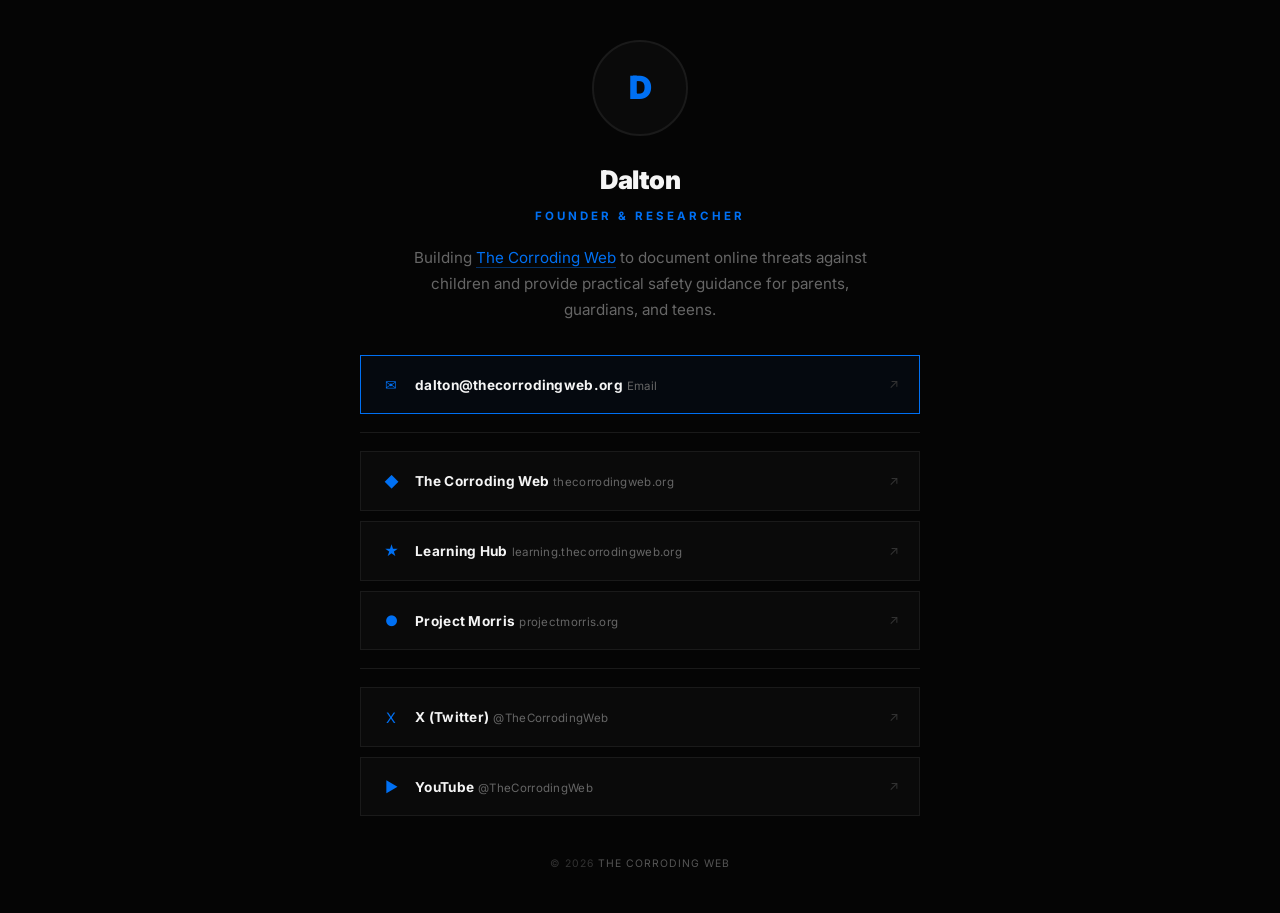
==== commit fbd0f0da: "Rebuild profile with TCW styling" ====
--- a/index.html
+++ b/index.html
@@ -1,85 +1,98 @@
-<!DOCTYPE html>
-<html lang="en">
-<head>
-  <meta charset="UTF-8" />
-  <meta name="viewport" content="width=device-width, initial-scale=1.0" />
-  <title>Dalton | IT Systems &amp; Digital Safety</title>
-  <link rel="stylesheet" href="style.css" />
-</head>
-<body>
-
-  <header>
-    <div class="container header-inner">
-      <a href="index.html" class="logo">Dalton</a>
-      <nav>
-        <ul>
-          <li><a href="index.html" class="active">About</a></li>
-          <li><a href="projects.html">Projects</a></li>
-          <li><a href="school.html">Domains</a></li>
-          <li><a href="community.html">Community</a></li>
-          <li><a href="certificates.html">Certificates</a></li>
-          <li><a href="contact.html">Contact</a></li>
-        </ul>
-      </nav>
-    </div>
-  </header>
-
-  <main style="padding: 4rem 0;">
-    <section class="container">
-      <p class="eyebrow">IT Systems Management &amp; Security</p>
-      <h1 class="display-title">Keeping systems reliable and <span class="gradient-text">people safe online.</span></h1>
-      <p style="font-size: 1.15rem; color: var(--text-muted); max-width: 620px; margin-bottom: 2.5rem;">
-        Hi, I'm Dalton 👋. I'm an IT professional focused on building dependable infrastructure, researching digital safety threats, and making technology approachable.
-      </p>
-
-      <div style="display: flex; gap: 1rem; margin-bottom: 4rem; flex-wrap: wrap;">
-        <a href="projects.html" class="btn-gradient">Explore My Work ↗</a>
-        <a href="contact.html" class="btn-outline">Say Hello</a>
-      </div>
-
-      <div class="card-grid" style="margin-bottom: 4rem;">
-        <div class="card">
-          <p class="eyebrow">Digital Safety</p>
-          <h3 style="font-size: 1.25rem;">The Corroding Web</h3>
-          <p>Monitoring shifting threat patterns and serving as a compliant intake bridge to safety teams and NCMEC.</p>
-        </div>
-
-        <div class="card">
-          <p class="eyebrow">Hands-On Defense</p>
-          <h3 style="font-size: 1.25rem;">Simulated Audits</h3>
-          <p>Performing Red vs. Blue security audits, vulnerability assessments, and system hardening.</p>
-        </div>
-
-        <div class="card">
-          <p class="eyebrow">Infrastructure</p>
-          <h3 style="font-size: 1.25rem;">Enterprise Lab</h3>
-          <p>Deploying Proxmox hypervisors, Active Directory, SCCM image pipelines, and OPNsense firewalls.</p>
-        </div>
-      </div>
-
-      <div>
-        <p class="eyebrow">Toolkit &amp; Expertise</p>
-        <h2 style="font-size: 1.75rem; margin-bottom: 1.5rem;">What I Bring To The Table</h2>
-        <div>
-          <span class="tag">Active Directory</span>
-          <span class="tag">Threat Intelligence</span>
-          <span class="tag">SCCM &amp; PXE</span>
-          <span class="tag">OPNsense Firewalls</span>
-          <span class="tag">PowerShell Automation</span>
-          <span class="tag">Proxmox VE</span>
-          <span class="tag">Linux Administration</span>
-          <span class="tag">Technical Mentorship</span>
-        </div>
-      </div>
-    </section>
-  </main>
-
-  <footer>
-    <div class="container footer-inner">
-      <span>© 2026 Dalton</span>
-      <a href="mailto:dalton@thecorrodingweb.org">dalton@thecorrodingweb.org</a>
-    </div>
-  </footer>
-
-</body>
-</html>+<!DOCTYPE html>
+<html lang="en">
+<head>
+    <meta charset="UTF-8">
+    <meta name="viewport" content="width=device-width, initial-scale=1.0">
+    <title>Dalton | The Corroding Web</title>
+    <meta name="description" content="Founder of The Corroding Web — documenting online threats to protect children in the digital age.">
+    <meta property="og:title" content="Dalton | The Corroding Web">
+    <meta property="og:description" content="Founder of The Corroding Web — documenting online threats to protect children in the digital age.">
+    <meta property="og:type" content="website">
+    <meta name="theme-color" content="#050505">
+    <link rel="icon" type="image/x-icon" href="favicon.ico">
+    <link rel="preconnect" href="https://fonts.googleapis.com">
+    <link rel="preconnect" href="https://fonts.gstatic.com" crossorigin>
+    <link href="https://fonts.googleapis.com/css2?family=Inter:wght@300;400;700;900&display=swap" rel="stylesheet">
+    <link href="style.css" rel="stylesheet">
+</head>
+<body>
+
+    <main class="profile">
+
+        <div class="avatar">D</div>
+
+        <h1>Dalton</h1>
+        <p class="role">Founder &amp; Researcher</p>
+
+        <p class="bio">
+            Building <a href="https://thecorrodingweb.org" target="_blank" rel="noopener noreferrer" style="color:var(--accent);text-decoration:none;border-bottom:1px solid rgba(0,112,243,0.4);">The Corroding Web</a> to document online threats against children and provide practical safety guidance for parents, guardians, and teens.
+        </p>
+
+        <nav class="links">
+            <a href="mailto:dalton@thecorrodingweb.org" class="link-card email-card">
+                <span class="link-icon">&#9993;</span>
+                <span class="link-text">
+                    <span class="link-label">dalton@thecorrodingweb.org</span>
+                    <span class="link-url">Email</span>
+                </span>
+                <span class="link-arrow">&#8599;</span>
+            </a>
+
+            <hr class="divider">
+
+            <a href="https://thecorrodingweb.org" target="_blank" rel="noopener noreferrer" class="link-card">
+                <span class="link-icon">&#9670;</span>
+                <span class="link-text">
+                    <span class="link-label">The Corroding Web</span>
+                    <span class="link-url">thecorrodingweb.org</span>
+                </span>
+                <span class="link-arrow">&#8599;</span>
+            </a>
+
+            <a href="https://learning.thecorrodingweb.org" target="_blank" rel="noopener noreferrer" class="link-card">
+                <span class="link-icon">&#9733;</span>
+                <span class="link-text">
+                    <span class="link-label">Learning Hub</span>
+                    <span class="link-url">learning.thecorrodingweb.org</span>
+                </span>
+                <span class="link-arrow">&#8599;</span>
+            </a>
+
+            <a href="https://projectmorris.org" target="_blank" rel="noopener noreferrer" class="link-card">
+                <span class="link-icon">&#9679;</span>
+                <span class="link-text">
+                    <span class="link-label">Project Morris</span>
+                    <span class="link-url">projectmorris.org</span>
+                </span>
+                <span class="link-arrow">&#8599;</span>
+            </a>
+
+            <hr class="divider">
+
+            <a href="https://x.com/TheCorrodingWeb" target="_blank" rel="noopener noreferrer" class="link-card">
+                <span class="link-icon">X</span>
+                <span class="link-text">
+                    <span class="link-label">X (Twitter)</span>
+                    <span class="link-url">@TheCorrodingWeb</span>
+                </span>
+                <span class="link-arrow">&#8599;</span>
+            </a>
+
+            <a href="https://youtube.com/@TheCorrodingWeb" target="_blank" rel="noopener noreferrer" class="link-card">
+                <span class="link-icon">&#9654;</span>
+                <span class="link-text">
+                    <span class="link-label">YouTube</span>
+                    <span class="link-url">@TheCorrodingWeb</span>
+                </span>
+                <span class="link-arrow">&#8599;</span>
+            </a>
+        </nav>
+
+        <p class="footer-note">
+            &copy; 2026 <a href="https://thecorrodingweb.org" target="_blank" rel="noopener noreferrer">THE CORRODING WEB</a>
+        </p>
+
+    </main>
+
+</body>
+</html>
--- a/style.css
+++ b/style.css
@@ -1,310 +1,174 @@
-:root {
-  --bg-main: #08070c;
-  --bg-card: rgba(23, 20, 38, 0.75);
-  --bg-card-hover: rgba(32, 28, 54, 0.85);
-  --border-color: rgba(255, 255, 255, 0.1);
-  --border-glow: rgba(0, 212, 255, 0.4);
-  --text-main: #f0f3f9;
-  --text-muted: #a0a5c0;
-  
-  /* Vibrant Palette: Purple, Blue, Pink */
-  --color-purple: #9d4edd;
-  --color-blue: #00d4ff;
-  --color-pink: #ff007f;
-  
-  /* Gradients */
-  --gradient-primary: linear-gradient(135deg, var(--color-purple), var(--color-blue), var(--color-pink));
-  --gradient-text: linear-gradient(90deg, #00d4ff, #9d4edd, #ff007f);
-}
-
-/* Reset & Base Styles */
-* {
-  box-sizing: border-box;
-  margin: 0;
-  padding: 0;
-  font-family: -apple-system, BlinkMacSystemFont, 'Segoe UI', Roboto, Helvetica, Arial, sans-serif;
-}
-
-body {
-  background-color: var(--bg-main);
-  color: var(--text-main);
-  line-height: 1.6;
-  overflow-x: hidden;
-  min-height: 100vh;
-  display: flex;
-  flex-direction: column;
-}
-
-/* Ambient Animated Background Lighting */
-body::before {
-  content: '';
-  position: fixed;
-  top: -15vw;
-  left: -15vw;
-  width: 55vw;
-  height: 55vw;
-  background: radial-gradient(circle, rgba(157, 78, 221, 0.18) 0%, rgba(0, 0, 0, 0) 70%);
-  z-index: -1;
-  animation: pulse 8s infinite alternate ease-in-out;
-}
-
-body::after {
-  content: '';
-  position: fixed;
-  bottom: -15vw;
-  right: -15vw;
-  width: 55vw;
-  height: 55vw;
-  background: radial-gradient(circle, rgba(255, 0, 127, 0.15) 0%, rgba(0, 0, 0, 0) 70%);
-  z-index: -1;
-  animation: pulse 10s infinite alternate-reverse ease-in-out;
-}
-
-.container {
-  max-width: 1100px;
-  margin: 0 auto;
-  padding: 0 1.5rem;
-  width: 100%;
-}
-
-/* NAVIGATION */
-header {
-  backdrop-filter: blur(12px);
-  border-bottom: 1px solid var(--border-color);
-  position: sticky;
-  top: 0;
-  z-index: 100;
-  padding: 1.25rem 0;
-  background: rgba(8, 7, 12, 0.7);
-}
-
-.header-inner {
-  display: flex;
-  justify-content: space-between;
-  align-items: center;
-}
-
-.logo {
-  font-size: 1.5rem;
-  font-weight: 800;
-  letter-spacing: 1px;
-  background: var(--gradient-text);
-  -webkit-background-clip: text;
-  background-clip: text; /* <--- ADD THIS LINE (Fixes Ln 92) */
-  -webkit-text-fill-color: transparent;
-  text-transform: uppercase;
-  text-decoration: none;
-}
-
-nav ul {
-  display: flex;
-  list-style: none;
-  gap: 1.5rem;
-  align-items: center;
-}
-
-nav a {
-  color: var(--text-muted);
-  text-decoration: none;
-  font-weight: 500;
-  font-size: 0.95rem;
-  transition: color 0.3s ease, text-shadow 0.3s ease;
-}
-
-nav a:hover,
-nav a.active {
-  color: var(--color-blue);
-  text-shadow: 0 0 10px rgba(0, 212, 255, 0.6);
-}
-
-/* TYPOGRAPHY & HEADINGS */
-.eyebrow {
-  color: var(--color-pink);
-  font-size: 0.85rem;
-  font-weight: 700;
-  text-transform: uppercase;
-  letter-spacing: 0.1em;
-  margin-bottom: 0.75rem;
-}
-
-.display-title {
-  font-size: clamp(2.2rem, 5vw, 3.5rem);
-  font-weight: 900;
-  line-height: 1.15;
-  margin-bottom: 1.25rem;
-  letter-spacing: -0.02em;
-}
-
-.gradient-text {
-  background: var(--gradient-text);
-  background-size: 200% auto;
-  -webkit-background-clip: text;
-  background-clip: text; /* <--- ADD THIS LINE (Fixes Ln 140) */
-  -webkit-text-fill-color: transparent;
-  animation: textGradientShift 5s linear infinite;
-}
-
-/* BUTTONS */
-.btn-gradient {
-  position: relative;
-  display: inline-block;
-  padding: 0.85rem 2.2rem;
-  font-size: 0.95rem;
-  font-weight: 600;
-  color: #fff;
-  text-decoration: none;
-  border-radius: 50px;
-  background: var(--gradient-primary);
-  background-size: 200% auto;
-  transition: transform 0.3s ease, box-shadow 0.3s ease;
-  box-shadow: 0 4px 20px rgba(157, 78, 221, 0.4);
-}
-
-.btn-gradient:hover {
-  transform: translateY(-3px);
-  box-shadow: 0 6px 30px rgba(255, 0, 127, 0.6);
-}
-
-.btn-outline {
-  display: inline-block;
-  padding: 0.8rem 1.8rem;
-  font-size: 0.95rem;
-  font-weight: 600;
-  color: var(--text-main);
-  text-decoration: none;
-  border-radius: 50px;
-  border: 1px solid var(--border-color);
-  background: var(--bg-card);
-  transition: all 0.3s ease;
-}
-
-.btn-outline:hover {
-  border-color: var(--color-blue);
-  color: var(--color-blue);
-  box-shadow: 0 0 15px rgba(0, 212, 255, 0.3);
-}
-
-/* CARDS & GRIDS */
-.card-grid {
-  display: grid;
-  grid-template-columns: repeat(auto-fit, minmax(300px, 1fr));
-  gap: 1.5rem;
-}
-
-.grid-2 {
-  display: grid;
-  grid-template-columns: 1fr 1fr;
-  gap: 2rem;
-}
-
-.card {
-  background: var(--bg-card);
-  border: 1px solid var(--border-color);
-  border-radius: 16px;
-  padding: 2rem;
-  backdrop-filter: blur(12px);
-  transition: transform 0.3s ease, border-color 0.3s ease, box-shadow 0.3s ease;
-}
-
-.card:hover {
-  transform: translateY(-5px);
-  border-color: var(--border-glow);
-  box-shadow: 0 10px 30px rgba(157, 78, 221, 0.2);
-  background: var(--bg-card-hover);
-}
-
-.card h2, .card h3 {
-  color: var(--text-main);
-  margin-bottom: 0.75rem;
-}
-
-.card p {
-  color: var(--text-muted);
-  font-size: 0.95rem;
-}
-
-.card ul {
-  color: var(--text-muted);
-  font-size: 0.9rem;
-  margin-left: 1.25rem;
-  margin-top: 0.75rem;
-  margin-bottom: 1.25rem;
-  line-height: 1.7;
-}
-
-/* TAGS */
-.tag {
-  display: inline-block;
-  background: rgba(157, 78, 221, 0.15);
-  border: 1px solid rgba(157, 78, 221, 0.3);
-  color: var(--color-blue);
-  font-size: 0.75rem;
-  font-weight: 600;
-  padding: 0.3rem 0.75rem;
-  border-radius: 20px;
-  margin-right: 0.4rem;
-  margin-bottom: 0.5rem;
-}
-
-/* FOOTER */
-footer {
-  margin-top: auto;
-  border-top: 1px solid var(--border-color);
-  padding: 2rem 0;
-  font-size: 0.9rem;
-  color: var(--text-muted);
-  background: rgba(8, 7, 12, 0.9);
-}
-
-footer .footer-inner {
-  display: flex;
-  justify-content: space-between;
-  align-items: center;
-}
-
-footer a {
-  color: var(--text-muted);
-  text-decoration: none;
-  transition: color 0.2s ease;
-}
-
-footer a:hover {
-  color: var(--color-pink);
-}
-
-/* KEYFRAME ANIMATIONS */
-@keyframes textGradientShift {
-  0% { background-position: 0% center; }
-  50% { background-position: 100% center; }
-  100% { background-position: 0% center; }
-}
-
-@keyframes pulse {
-  0% { transform: scale(1) translate(0, 0); }
-  100% { transform: scale(1.15) translate(25px, 15px); }
-}
-
-/* MOBILE RESPONSIVENESS */
-@media (max-width: 768px) {
-  .header-inner {
-    flex-direction: column;
-    gap: 1rem;
-  }
-
-  nav ul {
-    gap: 1rem;
-    font-size: 0.875rem;
-    flex-wrap: wrap;
-    justify-content: center;
-  }
-
-  .grid-2 {
-    grid-template-columns: 1fr;
-  }
-
-  footer .footer-inner {
-    flex-direction: column;
-    gap: 0.75rem;
-    text-align: center;
-  }
-}+:root {
+    --bg: #050505;
+    --surface: #0a0a0a;
+    --border: #1a1a1a;
+    --text: #f5f5f5;
+    --muted: #666;
+    --accent: #0070f3;
+}
+
+*, *::before, *::after { margin: 0; padding: 0; box-sizing: border-box; }
+
+html { font-size: 16px; scroll-behavior: smooth; }
+
+body {
+    background: var(--bg);
+    color: var(--text);
+    font-family: 'Inter', -apple-system, BlinkMacSystemFont, 'Segoe UI', sans-serif;
+    line-height: 1.6;
+    min-height: 100vh;
+    display: flex;
+    flex-direction: column;
+    align-items: center;
+    justify-content: center;
+    padding: 40px 20px;
+    -webkit-font-smoothing: antialiased;
+}
+
+.profile {
+    max-width: 560px;
+    width: 100%;
+    text-align: center;
+}
+
+.avatar {
+    width: 96px;
+    height: 96px;
+    border-radius: 50%;
+    border: 2px solid var(--border);
+    margin: 0 auto 24px;
+    display: flex;
+    align-items: center;
+    justify-content: center;
+    font-size: 2rem;
+    font-weight: 900;
+    color: var(--accent);
+    background: var(--surface);
+    letter-spacing: -1px;
+}
+
+h1 {
+    font-size: 1.6rem;
+    font-weight: 900;
+    letter-spacing: -0.5px;
+    margin-bottom: 6px;
+}
+
+.role {
+    font-size: 0.72rem;
+    font-weight: 700;
+    letter-spacing: 3px;
+    color: var(--accent);
+    text-transform: uppercase;
+    margin-bottom: 20px;
+}
+
+.bio {
+    color: var(--muted);
+    font-size: 0.95rem;
+    line-height: 1.7;
+    margin-bottom: 32px;
+    max-width: 480px;
+    margin-left: auto;
+    margin-right: auto;
+}
+
+.links {
+    display: flex;
+    flex-direction: column;
+    gap: 10px;
+    margin-bottom: 40px;
+}
+
+.link-card {
+    display: flex;
+    align-items: center;
+    gap: 14px;
+    padding: 16px 20px;
+    border: 1px solid var(--border);
+    background: var(--surface);
+    text-decoration: none;
+    color: var(--text);
+    transition: border-color 0.2s, background 0.2s;
+}
+
+.link-card:hover {
+    border-color: #333;
+    background: #0e0e0e;
+}
+
+.link-icon {
+    flex-shrink: 0;
+    width: 20px;
+    text-align: center;
+    color: var(--accent);
+    font-size: 0.9rem;
+}
+
+.link-text {
+    text-align: left;
+    flex: 1;
+}
+
+.link-label {
+    font-size: 0.85rem;
+    font-weight: 700;
+    letter-spacing: 0.3px;
+}
+
+.link-url {
+    font-size: 0.72rem;
+    color: var(--muted);
+    letter-spacing: 0.3px;
+}
+
+.link-arrow {
+    color: #333;
+    font-size: 0.8rem;
+    flex-shrink: 0;
+    transition: color 0.2s;
+}
+
+.link-card:hover .link-arrow { color: var(--muted); }
+
+.divider {
+    border: none;
+    border-top: 1px solid var(--border);
+    margin: 8px 0;
+}
+
+.email-card {
+    border-color: var(--accent);
+    background: rgba(0, 112, 243, 0.04);
+}
+
+.email-card:hover {
+    border-color: var(--accent);
+    background: rgba(0, 112, 243, 0.07);
+}
+
+.email-card .link-icon { color: var(--accent); }
+
+.footer-note {
+    font-size: 0.65rem;
+    color: #333;
+    letter-spacing: 1px;
+    margin-top: 8px;
+}
+
+.footer-note a {
+    color: #555;
+    text-decoration: none;
+    transition: color 0.2s;
+}
+.footer-note a:hover { color: var(--text); }
+
+@media (max-width: 480px) {
+    body { padding: 32px 16px; }
+    h1 { font-size: 1.4rem; }
+    .link-card { padding: 14px 16px; }
+}
+
+@media (prefers-reduced-motion: reduce) {
+    * { transition-duration: 0.01ms !important; }
+}
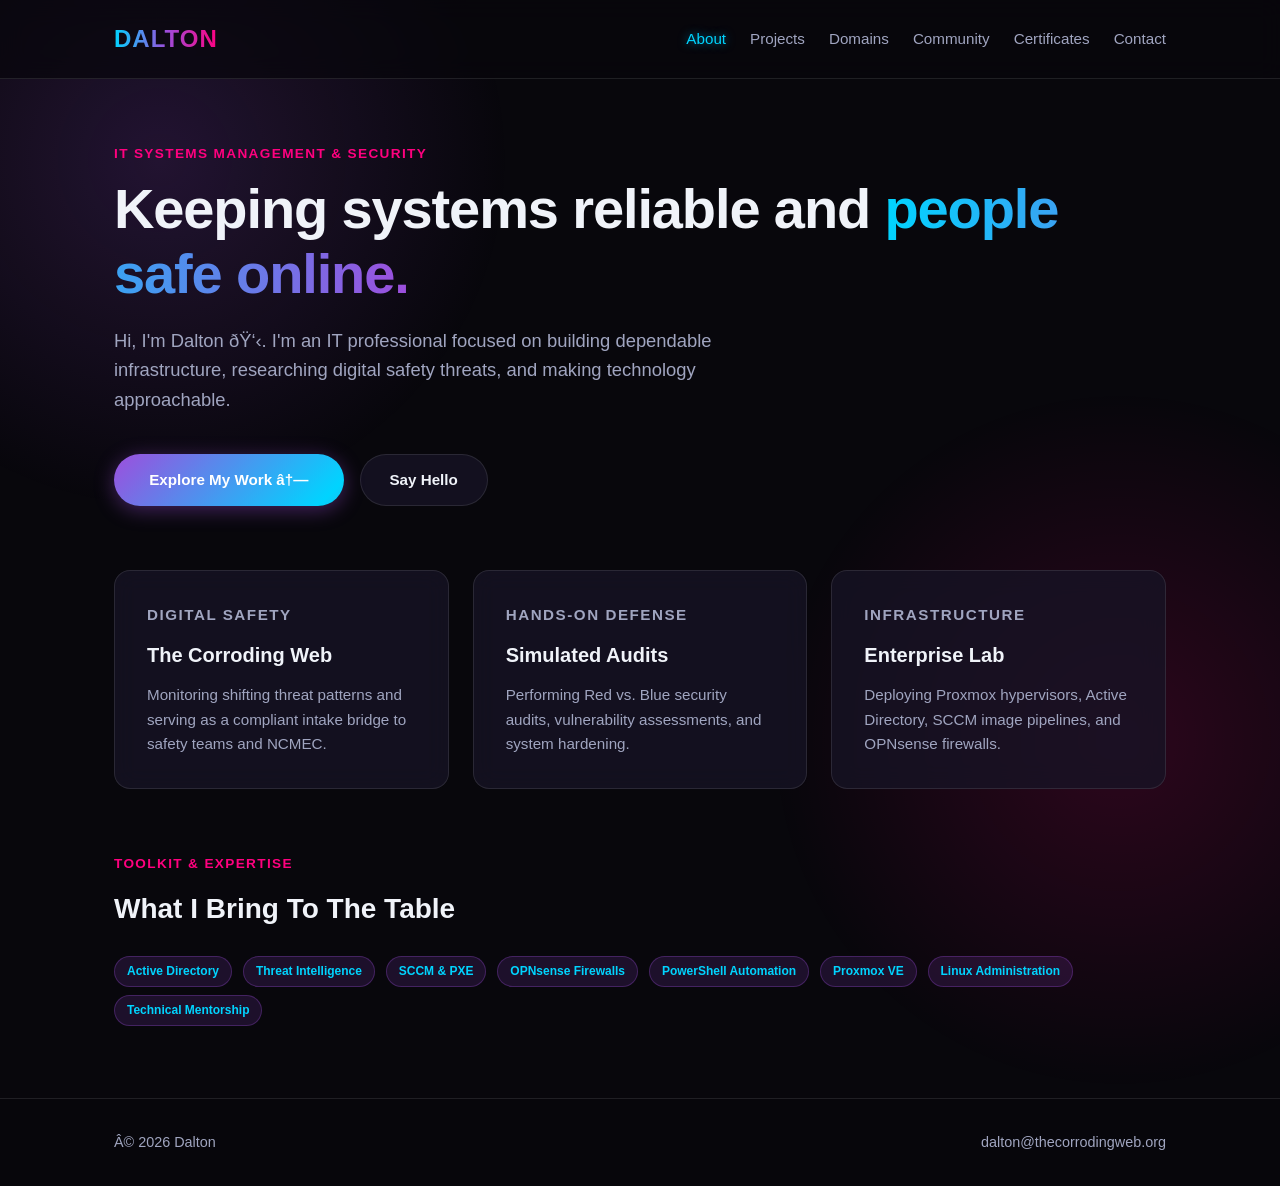
==== commit de697848: "Restore full portfolio, add TCW-styled profile.html" ====
--- a/index.html
+++ b/index.html
@@ -1,98 +1,85 @@
-<!DOCTYPE html>
-<html lang="en">
-<head>
-    <meta charset="UTF-8">
-    <meta name="viewport" content="width=device-width, initial-scale=1.0">
-    <title>Dalton | The Corroding Web</title>
-    <meta name="description" content="Founder of The Corroding Web — documenting online threats to protect children in the digital age.">
-    <meta property="og:title" content="Dalton | The Corroding Web">
-    <meta property="og:description" content="Founder of The Corroding Web — documenting online threats to protect children in the digital age.">
-    <meta property="og:type" content="website">
-    <meta name="theme-color" content="#050505">
-    <link rel="icon" type="image/x-icon" href="favicon.ico">
-    <link rel="preconnect" href="https://fonts.googleapis.com">
-    <link rel="preconnect" href="https://fonts.gstatic.com" crossorigin>
-    <link href="https://fonts.googleapis.com/css2?family=Inter:wght@300;400;700;900&display=swap" rel="stylesheet">
-    <link href="style.css" rel="stylesheet">
-</head>
-<body>
-
-    <main class="profile">
-
-        <div class="avatar">D</div>
-
-        <h1>Dalton</h1>
-        <p class="role">Founder &amp; Researcher</p>
-
-        <p class="bio">
-            Building <a href="https://thecorrodingweb.org" target="_blank" rel="noopener noreferrer" style="color:var(--accent);text-decoration:none;border-bottom:1px solid rgba(0,112,243,0.4);">The Corroding Web</a> to document online threats against children and provide practical safety guidance for parents, guardians, and teens.
-        </p>
-
-        <nav class="links">
-            <a href="mailto:dalton@thecorrodingweb.org" class="link-card email-card">
-                <span class="link-icon">&#9993;</span>
-                <span class="link-text">
-                    <span class="link-label">dalton@thecorrodingweb.org</span>
-                    <span class="link-url">Email</span>
-                </span>
-                <span class="link-arrow">&#8599;</span>
-            </a>
-
-            <hr class="divider">
-
-            <a href="https://thecorrodingweb.org" target="_blank" rel="noopener noreferrer" class="link-card">
-                <span class="link-icon">&#9670;</span>
-                <span class="link-text">
-                    <span class="link-label">The Corroding Web</span>
-                    <span class="link-url">thecorrodingweb.org</span>
-                </span>
-                <span class="link-arrow">&#8599;</span>
-            </a>
-
-            <a href="https://learning.thecorrodingweb.org" target="_blank" rel="noopener noreferrer" class="link-card">
-                <span class="link-icon">&#9733;</span>
-                <span class="link-text">
-                    <span class="link-label">Learning Hub</span>
-                    <span class="link-url">learning.thecorrodingweb.org</span>
-                </span>
-                <span class="link-arrow">&#8599;</span>
-            </a>
-
-            <a href="https://projectmorris.org" target="_blank" rel="noopener noreferrer" class="link-card">
-                <span class="link-icon">&#9679;</span>
-                <span class="link-text">
-                    <span class="link-label">Project Morris</span>
-                    <span class="link-url">projectmorris.org</span>
-                </span>
-                <span class="link-arrow">&#8599;</span>
-            </a>
-
-            <hr class="divider">
-
-            <a href="https://x.com/TheCorrodingWeb" target="_blank" rel="noopener noreferrer" class="link-card">
-                <span class="link-icon">X</span>
-                <span class="link-text">
-                    <span class="link-label">X (Twitter)</span>
-                    <span class="link-url">@TheCorrodingWeb</span>
-                </span>
-                <span class="link-arrow">&#8599;</span>
-            </a>
-
-            <a href="https://youtube.com/@TheCorrodingWeb" target="_blank" rel="noopener noreferrer" class="link-card">
-                <span class="link-icon">&#9654;</span>
-                <span class="link-text">
-                    <span class="link-label">YouTube</span>
-                    <span class="link-url">@TheCorrodingWeb</span>
-                </span>
-                <span class="link-arrow">&#8599;</span>
-            </a>
-        </nav>
-
-        <p class="footer-note">
-            &copy; 2026 <a href="https://thecorrodingweb.org" target="_blank" rel="noopener noreferrer">THE CORRODING WEB</a>
-        </p>
-
-    </main>
-
-</body>
-</html>
+﻿<!DOCTYPE html>
+<html lang="en">
+<head>
+  <meta charset="UTF-8" />
+  <meta name="viewport" content="width=device-width, initial-scale=1.0" />
+  <title>Dalton | IT Systems &amp; Digital Safety</title>
+  <link rel="stylesheet" href="old-style.css" />
+</head>
+<body>
+
+  <header>
+    <div class="container header-inner">
+      <a href="index.html" class="logo">Dalton</a>
+      <nav>
+        <ul>
+          <li><a href="index.html" class="active">About</a></li>
+          <li><a href="projects.html">Projects</a></li>
+          <li><a href="school.html">Domains</a></li>
+          <li><a href="community.html">Community</a></li>
+          <li><a href="certificates.html">Certificates</a></li>
+          <li><a href="contact.html">Contact</a></li>
+        </ul>
+      </nav>
+    </div>
+  </header>
+
+  <main style="padding: 4rem 0;">
+    <section class="container">
+      <p class="eyebrow">IT Systems Management &amp; Security</p>
+      <h1 class="display-title">Keeping systems reliable and <span class="gradient-text">people safe online.</span></h1>
+      <p style="font-size: 1.15rem; color: var(--text-muted); max-width: 620px; margin-bottom: 2.5rem;">
+        Hi, I'm Dalton ðŸ‘‹. I'm an IT professional focused on building dependable infrastructure, researching digital safety threats, and making technology approachable.
+      </p>
+
+      <div style="display: flex; gap: 1rem; margin-bottom: 4rem; flex-wrap: wrap;">
+        <a href="projects.html" class="btn-gradient">Explore My Work â†—</a>
+        <a href="contact.html" class="btn-outline">Say Hello</a>
+      </div>
+
+      <div class="card-grid" style="margin-bottom: 4rem;">
+        <div class="card">
+          <p class="eyebrow">Digital Safety</p>
+          <h3 style="font-size: 1.25rem;">The Corroding Web</h3>
+          <p>Monitoring shifting threat patterns and serving as a compliant intake bridge to safety teams and NCMEC.</p>
+        </div>
+
+        <div class="card">
+          <p class="eyebrow">Hands-On Defense</p>
+          <h3 style="font-size: 1.25rem;">Simulated Audits</h3>
+          <p>Performing Red vs. Blue security audits, vulnerability assessments, and system hardening.</p>
+        </div>
+
+        <div class="card">
+          <p class="eyebrow">Infrastructure</p>
+          <h3 style="font-size: 1.25rem;">Enterprise Lab</h3>
+          <p>Deploying Proxmox hypervisors, Active Directory, SCCM image pipelines, and OPNsense firewalls.</p>
+        </div>
+      </div>
+
+      <div>
+        <p class="eyebrow">Toolkit &amp; Expertise</p>
+        <h2 style="font-size: 1.75rem; margin-bottom: 1.5rem;">What I Bring To The Table</h2>
+        <div>
+          <span class="tag">Active Directory</span>
+          <span class="tag">Threat Intelligence</span>
+          <span class="tag">SCCM &amp; PXE</span>
+          <span class="tag">OPNsense Firewalls</span>
+          <span class="tag">PowerShell Automation</span>
+          <span class="tag">Proxmox VE</span>
+          <span class="tag">Linux Administration</span>
+          <span class="tag">Technical Mentorship</span>
+        </div>
+      </div>
+    </section>
+  </main>
+
+  <footer>
+    <div class="container footer-inner">
+      <span>Â© 2026 Dalton</span>
+      <a href="mailto:dalton@thecorrodingweb.org">dalton@thecorrodingweb.org</a>
+    </div>
+  </footer>
+
+</body>
+</html>
--- a/old-style.css
+++ b/old-style.css
@@ -0,0 +1,310 @@
+:root {
+  --bg-main: #08070c;
+  --bg-card: rgba(23, 20, 38, 0.75);
+  --bg-card-hover: rgba(32, 28, 54, 0.85);
+  --border-color: rgba(255, 255, 255, 0.1);
+  --border-glow: rgba(0, 212, 255, 0.4);
+  --text-main: #f0f3f9;
+  --text-muted: #a0a5c0;
+  
+  /* Vibrant Palette: Purple, Blue, Pink */
+  --color-purple: #9d4edd;
+  --color-blue: #00d4ff;
+  --color-pink: #ff007f;
+  
+  /* Gradients */
+  --gradient-primary: linear-gradient(135deg, var(--color-purple), var(--color-blue), var(--color-pink));
+  --gradient-text: linear-gradient(90deg, #00d4ff, #9d4edd, #ff007f);
+}
+
+/* Reset & Base Styles */
+* {
+  box-sizing: border-box;
+  margin: 0;
+  padding: 0;
+  font-family: -apple-system, BlinkMacSystemFont, 'Segoe UI', Roboto, Helvetica, Arial, sans-serif;
+}
+
+body {
+  background-color: var(--bg-main);
+  color: var(--text-main);
+  line-height: 1.6;
+  overflow-x: hidden;
+  min-height: 100vh;
+  display: flex;
+  flex-direction: column;
+}
+
+/* Ambient Animated Background Lighting */
+body::before {
+  content: '';
+  position: fixed;
+  top: -15vw;
+  left: -15vw;
+  width: 55vw;
+  height: 55vw;
+  background: radial-gradient(circle, rgba(157, 78, 221, 0.18) 0%, rgba(0, 0, 0, 0) 70%);
+  z-index: -1;
+  animation: pulse 8s infinite alternate ease-in-out;
+}
+
+body::after {
+  content: '';
+  position: fixed;
+  bottom: -15vw;
+  right: -15vw;
+  width: 55vw;
+  height: 55vw;
+  background: radial-gradient(circle, rgba(255, 0, 127, 0.15) 0%, rgba(0, 0, 0, 0) 70%);
+  z-index: -1;
+  animation: pulse 10s infinite alternate-reverse ease-in-out;
+}
+
+.container {
+  max-width: 1100px;
+  margin: 0 auto;
+  padding: 0 1.5rem;
+  width: 100%;
+}
+
+/* NAVIGATION */
+header {
+  backdrop-filter: blur(12px);
+  border-bottom: 1px solid var(--border-color);
+  position: sticky;
+  top: 0;
+  z-index: 100;
+  padding: 1.25rem 0;
+  background: rgba(8, 7, 12, 0.7);
+}
+
+.header-inner {
+  display: flex;
+  justify-content: space-between;
+  align-items: center;
+}
+
+.logo {
+  font-size: 1.5rem;
+  font-weight: 800;
+  letter-spacing: 1px;
+  background: var(--gradient-text);
+  -webkit-background-clip: text;
+  background-clip: text; /* <--- ADD THIS LINE (Fixes Ln 92) */
+  -webkit-text-fill-color: transparent;
+  text-transform: uppercase;
+  text-decoration: none;
+}
+
+nav ul {
+  display: flex;
+  list-style: none;
+  gap: 1.5rem;
+  align-items: center;
+}
+
+nav a {
+  color: var(--text-muted);
+  text-decoration: none;
+  font-weight: 500;
+  font-size: 0.95rem;
+  transition: color 0.3s ease, text-shadow 0.3s ease;
+}
+
+nav a:hover,
+nav a.active {
+  color: var(--color-blue);
+  text-shadow: 0 0 10px rgba(0, 212, 255, 0.6);
+}
+
+/* TYPOGRAPHY & HEADINGS */
+.eyebrow {
+  color: var(--color-pink);
+  font-size: 0.85rem;
+  font-weight: 700;
+  text-transform: uppercase;
+  letter-spacing: 0.1em;
+  margin-bottom: 0.75rem;
+}
+
+.display-title {
+  font-size: clamp(2.2rem, 5vw, 3.5rem);
+  font-weight: 900;
+  line-height: 1.15;
+  margin-bottom: 1.25rem;
+  letter-spacing: -0.02em;
+}
+
+.gradient-text {
+  background: var(--gradient-text);
+  background-size: 200% auto;
+  -webkit-background-clip: text;
+  background-clip: text; /* <--- ADD THIS LINE (Fixes Ln 140) */
+  -webkit-text-fill-color: transparent;
+  animation: textGradientShift 5s linear infinite;
+}
+
+/* BUTTONS */
+.btn-gradient {
+  position: relative;
+  display: inline-block;
+  padding: 0.85rem 2.2rem;
+  font-size: 0.95rem;
+  font-weight: 600;
+  color: #fff;
+  text-decoration: none;
+  border-radius: 50px;
+  background: var(--gradient-primary);
+  background-size: 200% auto;
+  transition: transform 0.3s ease, box-shadow 0.3s ease;
+  box-shadow: 0 4px 20px rgba(157, 78, 221, 0.4);
+}
+
+.btn-gradient:hover {
+  transform: translateY(-3px);
+  box-shadow: 0 6px 30px rgba(255, 0, 127, 0.6);
+}
+
+.btn-outline {
+  display: inline-block;
+  padding: 0.8rem 1.8rem;
+  font-size: 0.95rem;
+  font-weight: 600;
+  color: var(--text-main);
+  text-decoration: none;
+  border-radius: 50px;
+  border: 1px solid var(--border-color);
+  background: var(--bg-card);
+  transition: all 0.3s ease;
+}
+
+.btn-outline:hover {
+  border-color: var(--color-blue);
+  color: var(--color-blue);
+  box-shadow: 0 0 15px rgba(0, 212, 255, 0.3);
+}
+
+/* CARDS & GRIDS */
+.card-grid {
+  display: grid;
+  grid-template-columns: repeat(auto-fit, minmax(300px, 1fr));
+  gap: 1.5rem;
+}
+
+.grid-2 {
+  display: grid;
+  grid-template-columns: 1fr 1fr;
+  gap: 2rem;
+}
+
+.card {
+  background: var(--bg-card);
+  border: 1px solid var(--border-color);
+  border-radius: 16px;
+  padding: 2rem;
+  backdrop-filter: blur(12px);
+  transition: transform 0.3s ease, border-color 0.3s ease, box-shadow 0.3s ease;
+}
+
+.card:hover {
+  transform: translateY(-5px);
+  border-color: var(--border-glow);
+  box-shadow: 0 10px 30px rgba(157, 78, 221, 0.2);
+  background: var(--bg-card-hover);
+}
+
+.card h2, .card h3 {
+  color: var(--text-main);
+  margin-bottom: 0.75rem;
+}
+
+.card p {
+  color: var(--text-muted);
+  font-size: 0.95rem;
+}
+
+.card ul {
+  color: var(--text-muted);
+  font-size: 0.9rem;
+  margin-left: 1.25rem;
+  margin-top: 0.75rem;
+  margin-bottom: 1.25rem;
+  line-height: 1.7;
+}
+
+/* TAGS */
+.tag {
+  display: inline-block;
+  background: rgba(157, 78, 221, 0.15);
+  border: 1px solid rgba(157, 78, 221, 0.3);
+  color: var(--color-blue);
+  font-size: 0.75rem;
+  font-weight: 600;
+  padding: 0.3rem 0.75rem;
+  border-radius: 20px;
+  margin-right: 0.4rem;
+  margin-bottom: 0.5rem;
+}
+
+/* FOOTER */
+footer {
+  margin-top: auto;
+  border-top: 1px solid var(--border-color);
+  padding: 2rem 0;
+  font-size: 0.9rem;
+  color: var(--text-muted);
+  background: rgba(8, 7, 12, 0.9);
+}
+
+footer .footer-inner {
+  display: flex;
+  justify-content: space-between;
+  align-items: center;
+}
+
+footer a {
+  color: var(--text-muted);
+  text-decoration: none;
+  transition: color 0.2s ease;
+}
+
+footer a:hover {
+  color: var(--color-pink);
+}
+
+/* KEYFRAME ANIMATIONS */
+@keyframes textGradientShift {
+  0% { background-position: 0% center; }
+  50% { background-position: 100% center; }
+  100% { background-position: 0% center; }
+}
+
+@keyframes pulse {
+  0% { transform: scale(1) translate(0, 0); }
+  100% { transform: scale(1.15) translate(25px, 15px); }
+}
+
+/* MOBILE RESPONSIVENESS */
+@media (max-width: 768px) {
+  .header-inner {
+    flex-direction: column;
+    gap: 1rem;
+  }
+
+  nav ul {
+    gap: 1rem;
+    font-size: 0.875rem;
+    flex-wrap: wrap;
+    justify-content: center;
+  }
+
+  .grid-2 {
+    grid-template-columns: 1fr;
+  }
+
+  footer .footer-inner {
+    flex-direction: column;
+    gap: 0.75rem;
+    text-align: center;
+  }
+}
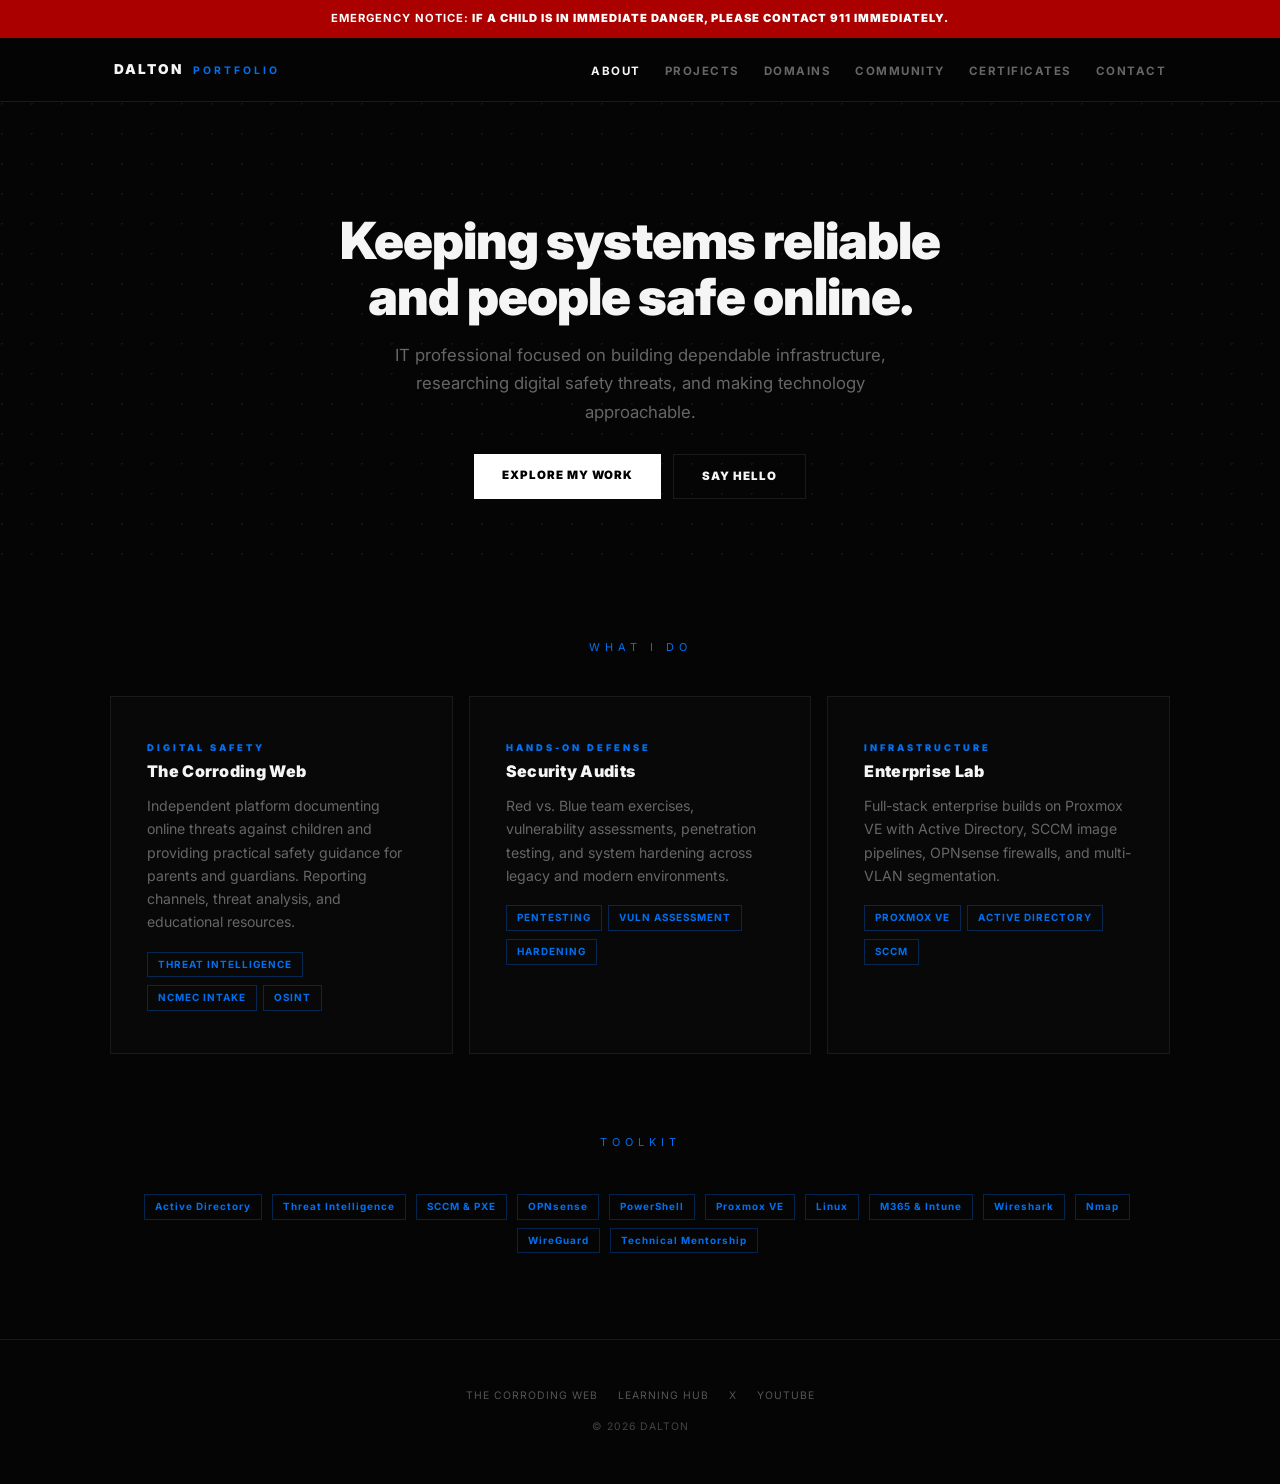
==== commit 013fcac1: "Full TCW redesign: all 6 pages restyled, improved wording, clean dark aesthetic" ====
--- a/index.html
+++ b/index.html
@@ -1,85 +1,82 @@
-﻿<!DOCTYPE html>
-<html lang="en">
-<head>
-  <meta charset="UTF-8" />
-  <meta name="viewport" content="width=device-width, initial-scale=1.0" />
-  <title>Dalton | IT Systems &amp; Digital Safety</title>
-  <link rel="stylesheet" href="old-style.css" />
-</head>
-<body>
-
-  <header>
-    <div class="container header-inner">
-      <a href="index.html" class="logo">Dalton</a>
-      <nav>
-        <ul>
-          <li><a href="index.html" class="active">About</a></li>
-          <li><a href="projects.html">Projects</a></li>
-          <li><a href="school.html">Domains</a></li>
-          <li><a href="community.html">Community</a></li>
-          <li><a href="certificates.html">Certificates</a></li>
-          <li><a href="contact.html">Contact</a></li>
-        </ul>
-      </nav>
-    </div>
-  </header>
-
-  <main style="padding: 4rem 0;">
-    <section class="container">
-      <p class="eyebrow">IT Systems Management &amp; Security</p>
-      <h1 class="display-title">Keeping systems reliable and <span class="gradient-text">people safe online.</span></h1>
-      <p style="font-size: 1.15rem; color: var(--text-muted); max-width: 620px; margin-bottom: 2.5rem;">
-        Hi, I'm Dalton ðŸ‘‹. I'm an IT professional focused on building dependable infrastructure, researching digital safety threats, and making technology approachable.
-      </p>
-
-      <div style="display: flex; gap: 1rem; margin-bottom: 4rem; flex-wrap: wrap;">
-        <a href="projects.html" class="btn-gradient">Explore My Work â†—</a>
-        <a href="contact.html" class="btn-outline">Say Hello</a>
-      </div>
-
-      <div class="card-grid" style="margin-bottom: 4rem;">
-        <div class="card">
-          <p class="eyebrow">Digital Safety</p>
-          <h3 style="font-size: 1.25rem;">The Corroding Web</h3>
-          <p>Monitoring shifting threat patterns and serving as a compliant intake bridge to safety teams and NCMEC.</p>
-        </div>
-
-        <div class="card">
-          <p class="eyebrow">Hands-On Defense</p>
-          <h3 style="font-size: 1.25rem;">Simulated Audits</h3>
-          <p>Performing Red vs. Blue security audits, vulnerability assessments, and system hardening.</p>
-        </div>
-
-        <div class="card">
-          <p class="eyebrow">Infrastructure</p>
-          <h3 style="font-size: 1.25rem;">Enterprise Lab</h3>
-          <p>Deploying Proxmox hypervisors, Active Directory, SCCM image pipelines, and OPNsense firewalls.</p>
-        </div>
-      </div>
-
-      <div>
-        <p class="eyebrow">Toolkit &amp; Expertise</p>
-        <h2 style="font-size: 1.75rem; margin-bottom: 1.5rem;">What I Bring To The Table</h2>
-        <div>
-          <span class="tag">Active Directory</span>
-          <span class="tag">Threat Intelligence</span>
-          <span class="tag">SCCM &amp; PXE</span>
-          <span class="tag">OPNsense Firewalls</span>
-          <span class="tag">PowerShell Automation</span>
-          <span class="tag">Proxmox VE</span>
-          <span class="tag">Linux Administration</span>
-          <span class="tag">Technical Mentorship</span>
-        </div>
-      </div>
-    </section>
-  </main>
-
-  <footer>
-    <div class="container footer-inner">
-      <span>Â© 2026 Dalton</span>
-      <a href="mailto:dalton@thecorrodingweb.org">dalton@thecorrodingweb.org</a>
-    </div>
-  </footer>
-
-</body>
+﻿<!DOCTYPE html>
+<html lang="en">
+<head>
+    <meta charset="UTF-8">
+    <meta name="viewport" content="width=device-width, initial-scale=1.0">
+    <title>Dalton | IT Systems &amp; Digital Safety</title>
+    <meta name="description" content="IT professional focused on infrastructure, digital safety research, and child protection.">
+    <meta name="theme-color" content="#050505">
+    <link rel="icon" type="image/x-icon" href="favicon.ico">
+    <link rel="preconnect" href="https://fonts.googleapis.com">
+    <link rel="preconnect" href="https://fonts.gstatic.com" crossorigin>
+    <link href="https://fonts.googleapis.com/css2?family=Inter:wght@300;400;700;900&display=swap" rel="stylesheet">
+    <link href="style.css" rel="stylesheet">
+</head>
+<body>
+    <div class="emergency-alert"><strong>EMERGENCY NOTICE:</strong> IF A CHILD IS IN IMMEDIATE DANGER, PLEASE CONTACT 911 IMMEDIATELY.</div>
+    <nav class="nav"><div class="nav-inner"><span class="brand">DALTON<span class="brand-sub">PORTFOLIO</span></span><button class="hamburger" id="hamburger" aria-label="Toggle menu"><span></span><span></span><span></span></button><ul class="nav-links"><li><a href="index.html" class="active">ABOUT</a></li><li><a href="projects.html">PROJECTS</a></li><li><a href="school.html">DOMAINS</a></li><li><a href="community.html">COMMUNITY</a></li><li><a href="certificates.html">CERTIFICATES</a></li><li><a href="contact.html">CONTACT</a></li></ul></div></nav>
+    <div class="mobile-menu" id="mobile-menu"><a href="index.html" class="active">ABOUT</a><a href="projects.html">PROJECTS</a><a href="school.html">DOMAINS</a><a href="community.html">COMMUNITY</a><a href="certificates.html">CERTIFICATES</a><a href="contact.html">CONTACT</a></div>
+
+    <header class="hero">
+        <div class="hero-content">
+            <h1>Keeping systems reliable<br>and people safe online.</h1>
+            <p class="sub">IT professional focused on building dependable infrastructure, researching digital safety threats, and making technology approachable.</p>
+            <div class="hero-btns">
+                <a href="projects.html" class="btn-primary">EXPLORE MY WORK</a>
+                <a href="contact.html" class="btn-outline">SAY HELLO</a>
+            </div>
+        </div>
+    </header>
+
+    <section class="container">
+        <p class="section-label">WHAT I DO</p>
+        <div class="grid">
+            <div class="card">
+                <span class="card-label">DIGITAL SAFETY</span>
+                <h3>The Corroding Web</h3>
+                <p>Independent platform documenting online threats against children and providing practical safety guidance for parents and guardians. Reporting channels, threat analysis, and educational resources.</p>
+                <div class="tags"><span class="tag">THREAT INTELLIGENCE</span><span class="tag">NCMEC INTAKE</span><span class="tag">OSINT</span></div>
+            </div>
+            <div class="card">
+                <span class="card-label">HANDS-ON DEFENSE</span>
+                <h3>Security Audits</h3>
+                <p>Red vs. Blue team exercises, vulnerability assessments, penetration testing, and system hardening across legacy and modern environments.</p>
+                <div class="tags"><span class="tag">PENTESTING</span><span class="tag">VULN ASSESSMENT</span><span class="tag">HARDENING</span></div>
+            </div>
+            <div class="card">
+                <span class="card-label">INFRASTRUCTURE</span>
+                <h3>Enterprise Lab</h3>
+                <p>Full-stack enterprise builds on Proxmox VE with Active Directory, SCCM image pipelines, OPNsense firewalls, and multi-VLAN segmentation.</p>
+                <div class="tags"><span class="tag">PROXMOX VE</span><span class="tag">ACTIVE DIRECTORY</span><span class="tag">SCCM</span></div>
+            </div>
+        </div>
+
+        <p class="section-label">TOOLKIT</p>
+        <div style="text-align:center; margin-bottom: clamp(50px, 8vw, 80px);">
+            <span class="tag">Active Directory</span>
+            <span class="tag">Threat Intelligence</span>
+            <span class="tag">SCCM &amp; PXE</span>
+            <span class="tag">OPNsense</span>
+            <span class="tag">PowerShell</span>
+            <span class="tag">Proxmox VE</span>
+            <span class="tag">Linux</span>
+            <span class="tag">M365 &amp; Intune</span>
+            <span class="tag">Wireshark</span>
+            <span class="tag">Nmap</span>
+            <span class="tag">WireGuard</span>
+            <span class="tag">Technical Mentorship</span>
+        </div>
+    </section>
+
+    <footer class="footer">
+        <div class="footer-links">
+            <a href="https://thecorrodingweb.org" target="_blank" rel="noopener noreferrer">THE CORRODING WEB</a>
+            <a href="https://learning.thecorrodingweb.org" target="_blank" rel="noopener noreferrer">LEARNING HUB</a>
+            <a href="https://x.com/TheCorrodingWeb" target="_blank" rel="noopener noreferrer">X</a>
+            <a href="https://youtube.com/@TheCorrodingWeb" target="_blank" rel="noopener noreferrer">YOUTUBE</a>
+        </div>
+        <p>&copy; 2026 DALTON</p>
+    </footer>
+    <script>(function(){var b=document.getElementById("hamburger"),m=document.getElementById("mobile-menu");b.addEventListener("click",function(e){e.stopPropagation();var o=m.classList.toggle("open");b.classList.toggle("open",o)});document.addEventListener("click",function(e){if(!m.contains(e.target)&&e.target!==b&&!b.contains(e.target)){m.classList.remove("open");b.classList.remove("open")}});m.querySelectorAll("a").forEach(function(a){a.addEventListener("click",function(){m.classList.remove("open");b.classList.remove("open")})})})();</script>
+</body>
 </html>
--- a/style.css
+++ b/style.css
@@ -0,0 +1,429 @@
+/* ============================================================
+   DALTON — PORTFOLIO
+   TCW-matched styling
+   ============================================================ */
+
+:root {
+    --bg: #050505;
+    --surface: #0a0a0a;
+    --card: #080808;
+    --border: #1a1a1a;
+    --text: #f5f5f5;
+    --muted: #666;
+    --accent: #0070f3;
+    --red: #aa0000;
+}
+
+*, *::before, *::after { margin: 0; padding: 0; box-sizing: border-box; }
+html { font-size: 16px; scroll-behavior: smooth; }
+
+body {
+    background: var(--bg);
+    color: var(--text);
+    font-family: 'Inter', -apple-system, BlinkMacSystemFont, 'Segoe UI', sans-serif;
+    line-height: 1.6;
+    min-height: 100vh;
+    display: flex;
+    flex-direction: column;
+    -webkit-font-smoothing: antialiased;
+}
+
+a { color: var(--accent); text-decoration: none; transition: opacity 0.2s; }
+a:hover { opacity: 0.8; }
+
+/* ── Emergency Alert ── */
+.emergency-alert {
+    background: var(--red);
+    color: #fff;
+    text-align: center;
+    padding: 10px 16px;
+    font-size: 0.7rem;
+    font-weight: 900;
+    letter-spacing: 1px;
+}
+
+/* ── Nav ── */
+.nav {
+    border-bottom: 1px solid var(--border);
+    background: rgba(5,5,5,0.97);
+    backdrop-filter: blur(12px);
+    -webkit-backdrop-filter: blur(12px);
+    position: sticky;
+    top: 0;
+    z-index: 1000;
+    height: 64px;
+    display: flex;
+    align-items: center;
+}
+
+.nav-inner {
+    max-width: 1100px;
+    width: 100%;
+    margin: 0 auto;
+    padding: 0 24px;
+    display: flex;
+    justify-content: space-between;
+    align-items: center;
+}
+
+.brand {
+    font-weight: 900;
+    font-size: 0.85rem;
+    letter-spacing: 2px;
+    color: var(--text);
+}
+
+.brand-sub {
+    color: var(--accent);
+    font-size: 0.65rem;
+    letter-spacing: 3px;
+    margin-left: 10px;
+    font-weight: 700;
+}
+
+.nav-links {
+    display: flex;
+    gap: 24px;
+    list-style: none;
+}
+
+.nav-links a {
+    color: var(--muted);
+    text-decoration: none;
+    font-size: 0.72rem;
+    font-weight: 700;
+    letter-spacing: 1.5px;
+    transition: color 0.2s;
+}
+
+.nav-links a:hover,
+.nav-links a.active { color: var(--text); opacity: 1; }
+
+.hamburger {
+    display: none;
+    flex-direction: column;
+    justify-content: center;
+    gap: 5px;
+    background: none;
+    border: 1px solid var(--border);
+    cursor: pointer;
+    padding: 10px 12px;
+    z-index: 1100;
+}
+
+.hamburger span {
+    display: block;
+    width: 22px;
+    height: 2px;
+    background: var(--text);
+    transition: transform 0.3s, opacity 0.3s;
+}
+
+.hamburger.open span:nth-child(1) { transform: translateY(7px) rotate(45deg); }
+.hamburger.open span:nth-child(2) { opacity: 0; }
+.hamburger.open span:nth-child(3) { transform: translateY(-7px) rotate(-45deg); }
+
+.mobile-menu {
+    display: none;
+    position: fixed;
+    top: 0;
+    left: 0;
+    width: 100%;
+    height: 100%;
+    background: #050505;
+    z-index: 2000;
+    flex-direction: column;
+    justify-content: center;
+    padding: 0 30px;
+}
+
+.mobile-menu.open { display: flex; }
+
+.mobile-menu a {
+    color: var(--muted);
+    text-decoration: none;
+    font-size: 1.1rem;
+    font-weight: 900;
+    letter-spacing: 2px;
+    padding: 16px 0;
+    border-bottom: 1px solid var(--border);
+    display: block;
+    transition: color 0.2s;
+}
+
+.mobile-menu a:last-child { border-bottom: none; }
+.mobile-menu a:hover, .mobile-menu a.active { color: var(--text); opacity: 1; }
+.mobile-menu a.active::before { content: '-> '; color: var(--accent); }
+
+/* ── Hero ── */
+.hero {
+    padding: clamp(60px, 10vw, 110px) 20px clamp(40px, 6vw, 60px);
+    text-align: center;
+    position: relative;
+    overflow: hidden;
+}
+
+.hero::before {
+    content: '';
+    position: absolute;
+    inset: 0;
+    background-image: radial-gradient(circle at 1.5px 1.5px, #151515 1px, transparent 0);
+    background-size: 30px 30px;
+    pointer-events: none;
+}
+
+.hero-content { position: relative; z-index: 1; }
+
+.hero h1 {
+    font-size: clamp(1.8rem, 5vw, 3.2rem);
+    font-weight: 900;
+    letter-spacing: -1px;
+    line-height: 1.1;
+    margin-bottom: 16px;
+}
+
+.hero .sub {
+    color: var(--muted);
+    font-size: clamp(0.9rem, 2vw, 1.05rem);
+    max-width: 560px;
+    margin: 0 auto 28px;
+    line-height: 1.7;
+}
+
+.hero-btns {
+    display: flex;
+    gap: 12px;
+    justify-content: center;
+    flex-wrap: wrap;
+}
+
+/* ── Buttons ── */
+.btn-primary {
+    padding: 12px 28px;
+    background: #fff;
+    color: #000;
+    font-weight: 900;
+    font-size: 0.72rem;
+    letter-spacing: 1px;
+    display: inline-block;
+    transition: opacity 0.2s;
+}
+.btn-primary:hover { opacity: 0.85; color: #000; }
+
+.btn-outline {
+    padding: 12px 28px;
+    border: 1px solid var(--border);
+    color: var(--text);
+    font-weight: 900;
+    font-size: 0.72rem;
+    letter-spacing: 1px;
+    display: inline-block;
+    transition: border-color 0.2s;
+}
+.btn-outline:hover { border-color: #555; color: var(--text); opacity: 1; }
+
+.btn-accent {
+    padding: 12px 28px;
+    border: 1px solid var(--accent);
+    color: var(--accent);
+    font-weight: 900;
+    font-size: 0.72rem;
+    letter-spacing: 1px;
+    display: inline-block;
+    transition: background 0.2s, color 0.2s;
+}
+.btn-accent:hover { background: var(--accent); color: #000; opacity: 1; }
+
+/* ── Container ── */
+.container { max-width: 1100px; margin: 0 auto; padding: 0 20px; }
+
+/* ── Section ── */
+.section-label {
+    font-size: 0.68rem;
+    color: var(--accent);
+    letter-spacing: 5px;
+    text-transform: uppercase;
+    text-align: center;
+    margin: clamp(50px, 8vw, 80px) 0 clamp(24px, 4vw, 40px);
+}
+
+/* ── Grid ── */
+.grid {
+    display: grid;
+    grid-template-columns: repeat(auto-fit, minmax(min(100%, 300px), 1fr));
+    gap: 16px;
+    margin-bottom: clamp(50px, 8vw, 80px);
+}
+
+.grid-2 {
+    display: grid;
+    grid-template-columns: repeat(auto-fit, minmax(min(100%, 400px), 1fr));
+    gap: 16px;
+    margin-bottom: clamp(50px, 8vw, 80px);
+}
+
+/* ── Card ── */
+.card {
+    border: 1px solid var(--border);
+    padding: clamp(24px, 4vw, 36px);
+    background: var(--card);
+    position: relative;
+}
+
+.card-lg {
+    border: 1px solid var(--border);
+    padding: clamp(28px, 4vw, 44px);
+    background: var(--card);
+    margin-bottom: 16px;
+}
+
+.card-label {
+    font-size: 0.58rem;
+    font-weight: 900;
+    letter-spacing: 3px;
+    color: var(--accent);
+    text-transform: uppercase;
+    margin-bottom: 10px;
+}
+
+.card h3 {
+    font-size: 1rem;
+    font-weight: 900;
+    letter-spacing: 0.3px;
+    margin-bottom: 10px;
+}
+
+.card-lg h2 {
+    font-size: clamp(1.1rem, 2.5vw, 1.4rem);
+    font-weight: 900;
+    letter-spacing: -0.3px;
+    margin-bottom: 12px;
+}
+
+.card p, .card-lg p {
+    color: var(--muted);
+    font-size: 0.88rem;
+    line-height: 1.65;
+}
+
+.card ul, .card-lg ul {
+    margin: 14px 0 16px 16px;
+    color: var(--muted);
+    font-size: 0.85rem;
+    line-height: 1.7;
+}
+
+.card li, .card-lg li { margin-bottom: 4px; }
+
+/* ── Tags ── */
+.tags { margin-top: 16px; }
+
+.tag {
+    display: inline-block;
+    font-size: 0.62rem;
+    font-weight: 700;
+    letter-spacing: 1px;
+    color: var(--accent);
+    padding: 4px 10px;
+    border: 1px solid rgba(0,112,243,0.3);
+    margin-right: 6px;
+    margin-bottom: 6px;
+}
+
+/* ── Stat row ── */
+.stat-row {
+    display: flex;
+    gap: 32px;
+    flex-wrap: wrap;
+    margin: 20px 0;
+}
+
+.stat-item { }
+.stat-label {
+    font-size: 0.58rem;
+    font-weight: 900;
+    letter-spacing: 3px;
+    color: var(--accent);
+    text-transform: uppercase;
+    margin-bottom: 4px;
+}
+.stat-value {
+    color: var(--text);
+    font-size: 0.88rem;
+}
+
+/* ── Contact ── */
+.contact-block {
+    border: 1px solid var(--accent);
+    padding: clamp(24px, 4vw, 40px);
+    background: rgba(0,112,243,0.03);
+    text-align: center;
+}
+
+.contact-block h2 {
+    font-size: clamp(1.2rem, 3vw, 1.8rem);
+    font-weight: 900;
+    margin-bottom: 12px;
+}
+
+.contact-block p {
+    color: var(--muted);
+    font-size: 0.92rem;
+    margin-bottom: 20px;
+    max-width: 480px;
+    margin-left: auto;
+    margin-right: auto;
+}
+
+.email-display {
+    display: inline-block;
+    font-size: clamp(0.9rem, 2vw, 1.15rem);
+    font-weight: 700;
+    color: var(--accent);
+    margin-bottom: 24px;
+}
+
+/* ── Footer ── */
+.footer {
+    margin-top: auto;
+    border-top: 1px solid var(--border);
+    padding: clamp(30px, 5vw, 48px) 20px;
+    text-align: center;
+    color: #444;
+    font-size: 0.65rem;
+    letter-spacing: 1px;
+}
+
+.footer-links {
+    display: flex;
+    justify-content: center;
+    gap: 20px;
+    margin-bottom: 14px;
+    flex-wrap: wrap;
+}
+
+.footer-links a {
+    color: #555;
+    text-decoration: none;
+    transition: color 0.2s;
+}
+.footer-links a:hover { color: var(--text); opacity: 1; }
+
+/* ── Responsive ── */
+@media (max-width: 768px) {
+    .nav-links { display: none; }
+    .hamburger { display: flex; }
+    .grid { grid-template-columns: 1fr; }
+    .grid-2 { grid-template-columns: 1fr; }
+    .stat-row { gap: 20px; }
+}
+
+@media (max-width: 480px) {
+    .hero h1 { letter-spacing: -0.5px; }
+    .hero-btns { flex-direction: column; align-items: center; }
+    .btn-primary, .btn-outline, .btn-accent { width: 100%; max-width: 300px; text-align: center; }
+}
+
+@media (prefers-reduced-motion: reduce) {
+    * { transition-duration: 0.01ms !important; }
+}
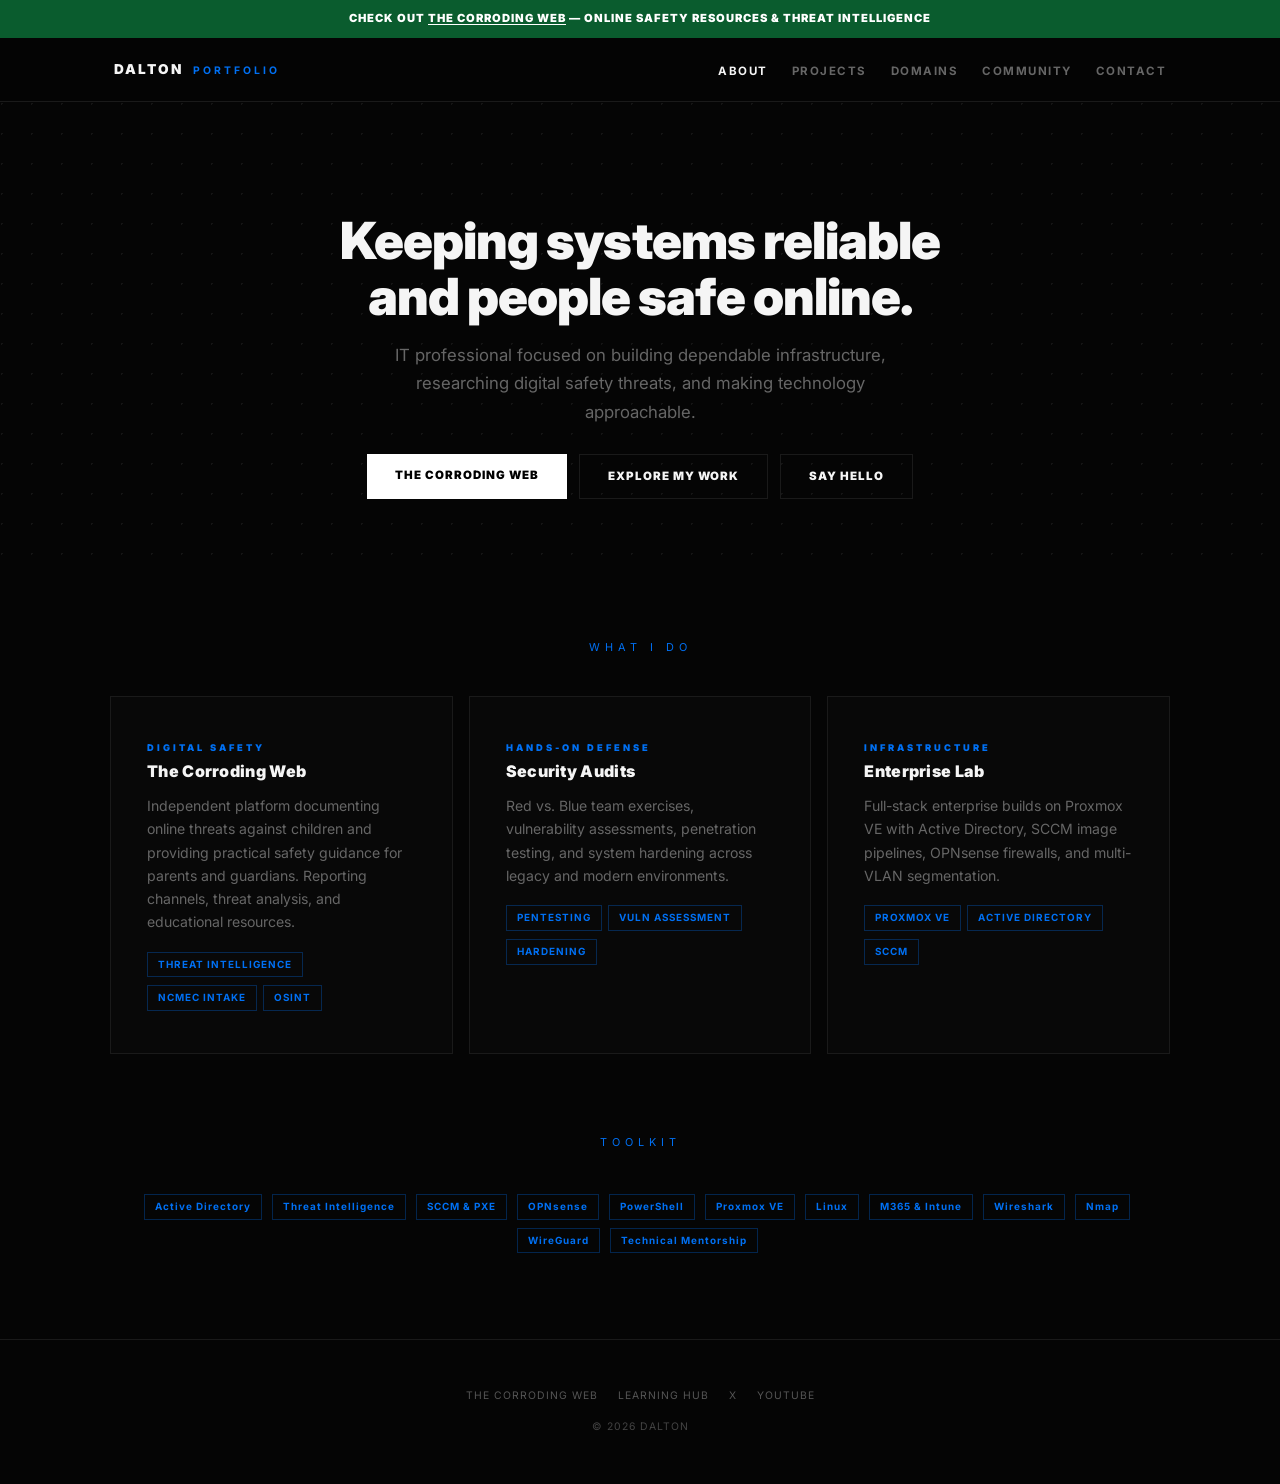
==== commit 45c072f1: "Add files via upload" ====
--- a/index.html
+++ b/index.html
@@ -1,4 +1,4 @@
-﻿<!DOCTYPE html>
+<!DOCTYPE html>
 <html lang="en">
 <head>
     <meta charset="UTF-8">
@@ -13,17 +13,19 @@
     <link href="style.css" rel="stylesheet">
 </head>
 <body>
-    <div class="emergency-alert"><strong>EMERGENCY NOTICE:</strong> IF A CHILD IS IN IMMEDIATE DANGER, PLEASE CONTACT 911 IMMEDIATELY.</div>
-    <nav class="nav"><div class="nav-inner"><span class="brand">DALTON<span class="brand-sub">PORTFOLIO</span></span><button class="hamburger" id="hamburger" aria-label="Toggle menu"><span></span><span></span><span></span></button><ul class="nav-links"><li><a href="index.html" class="active">ABOUT</a></li><li><a href="projects.html">PROJECTS</a></li><li><a href="school.html">DOMAINS</a></li><li><a href="community.html">COMMUNITY</a></li><li><a href="certificates.html">CERTIFICATES</a></li><li><a href="contact.html">CONTACT</a></li></ul></div></nav>
-    <div class="mobile-menu" id="mobile-menu"><a href="index.html" class="active">ABOUT</a><a href="projects.html">PROJECTS</a><a href="school.html">DOMAINS</a><a href="community.html">COMMUNITY</a><a href="certificates.html">CERTIFICATES</a><a href="contact.html">CONTACT</a></div>
+
+    <div class="promo-banner">CHECK OUT <a href="https://thecorrodingweb.org" target="_blank" rel="noopener noreferrer">THE CORRODING WEB</a> &mdash; ONLINE SAFETY RESOURCES &amp; THREAT INTELLIGENCE</div>
+    <nav class="nav"><div class="nav-inner"><span class="brand">DALTON<span class="brand-sub">PORTFOLIO</span></span><button class="hamburger" id="hamburger" aria-label="Toggle menu"><span></span><span></span><span></span></button><ul class="nav-links"><li><a href="index.html" class="active">ABOUT</a></li><li><a href="projects.html">PROJECTS</a></li><li><a href="school.html">DOMAINS</a></li><li><a href="community.html">COMMUNITY</a></li><li><a href="contact.html">CONTACT</a></li></ul></div></nav>
+    <div class="mobile-menu" id="mobile-menu"><a href="index.html" class="active">ABOUT</a><a href="projects.html">PROJECTS</a><a href="school.html">DOMAINS</a><a href="community.html">COMMUNITY</a><a href="contact.html">CONTACT</a></div>
 
     <header class="hero">
         <div class="hero-content">
             <h1>Keeping systems reliable<br>and people safe online.</h1>
             <p class="sub">IT professional focused on building dependable infrastructure, researching digital safety threats, and making technology approachable.</p>
-            <div class="hero-btns">
-                <a href="projects.html" class="btn-primary">EXPLORE MY WORK</a>
-                <a href="contact.html" class="btn-outline">SAY HELLO</a>
+            <div class="hero-btns">
+                <a href="https://thecorrodingweb.org" target="_blank" rel="noopener noreferrer" class="btn-primary">THE CORRODING WEB</a>
+                <a href="projects.html" class="btn-outline">EXPLORE MY WORK</a>
+                <a href="contact.html" class="btn-outline">SAY HELLO</a>
             </div>
         </div>
     </header>
--- a/style.css
+++ b/style.css
@@ -30,16 +30,20 @@
 
 a { color: var(--accent); text-decoration: none; transition: opacity 0.2s; }
 a:hover { opacity: 0.8; }
-
-/* ── Emergency Alert ── */
-.emergency-alert {
-    background: var(--red);
+/* ── Promo Banner ── */
+.promo-banner {
+    background: #0a5c2e;
     color: #fff;
     text-align: center;
     padding: 10px 16px;
     font-size: 0.7rem;
     font-weight: 900;
     letter-spacing: 1px;
+}
+.promo-banner a {
+    color: #fff;
+    text-decoration: underline;
+    text-underline-offset: 2px;
 }
 
 /* ── Nav ── */
